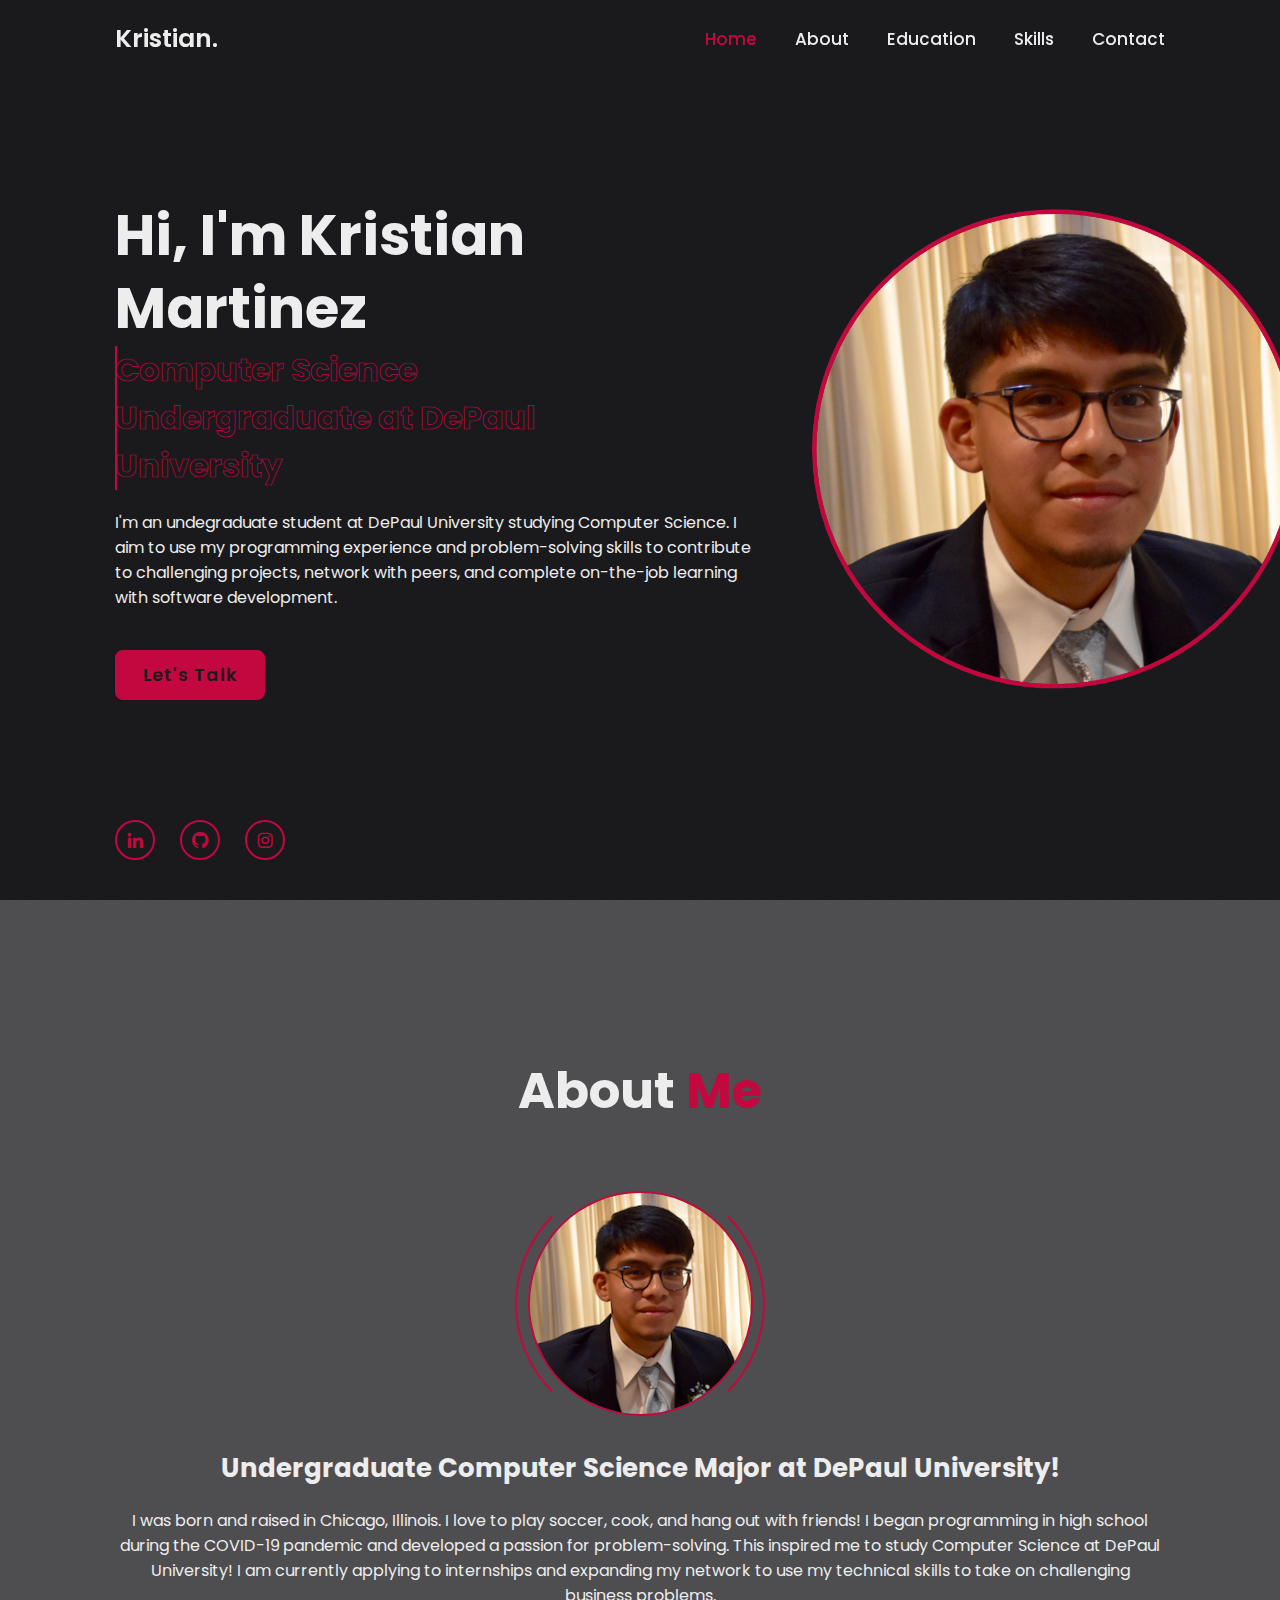
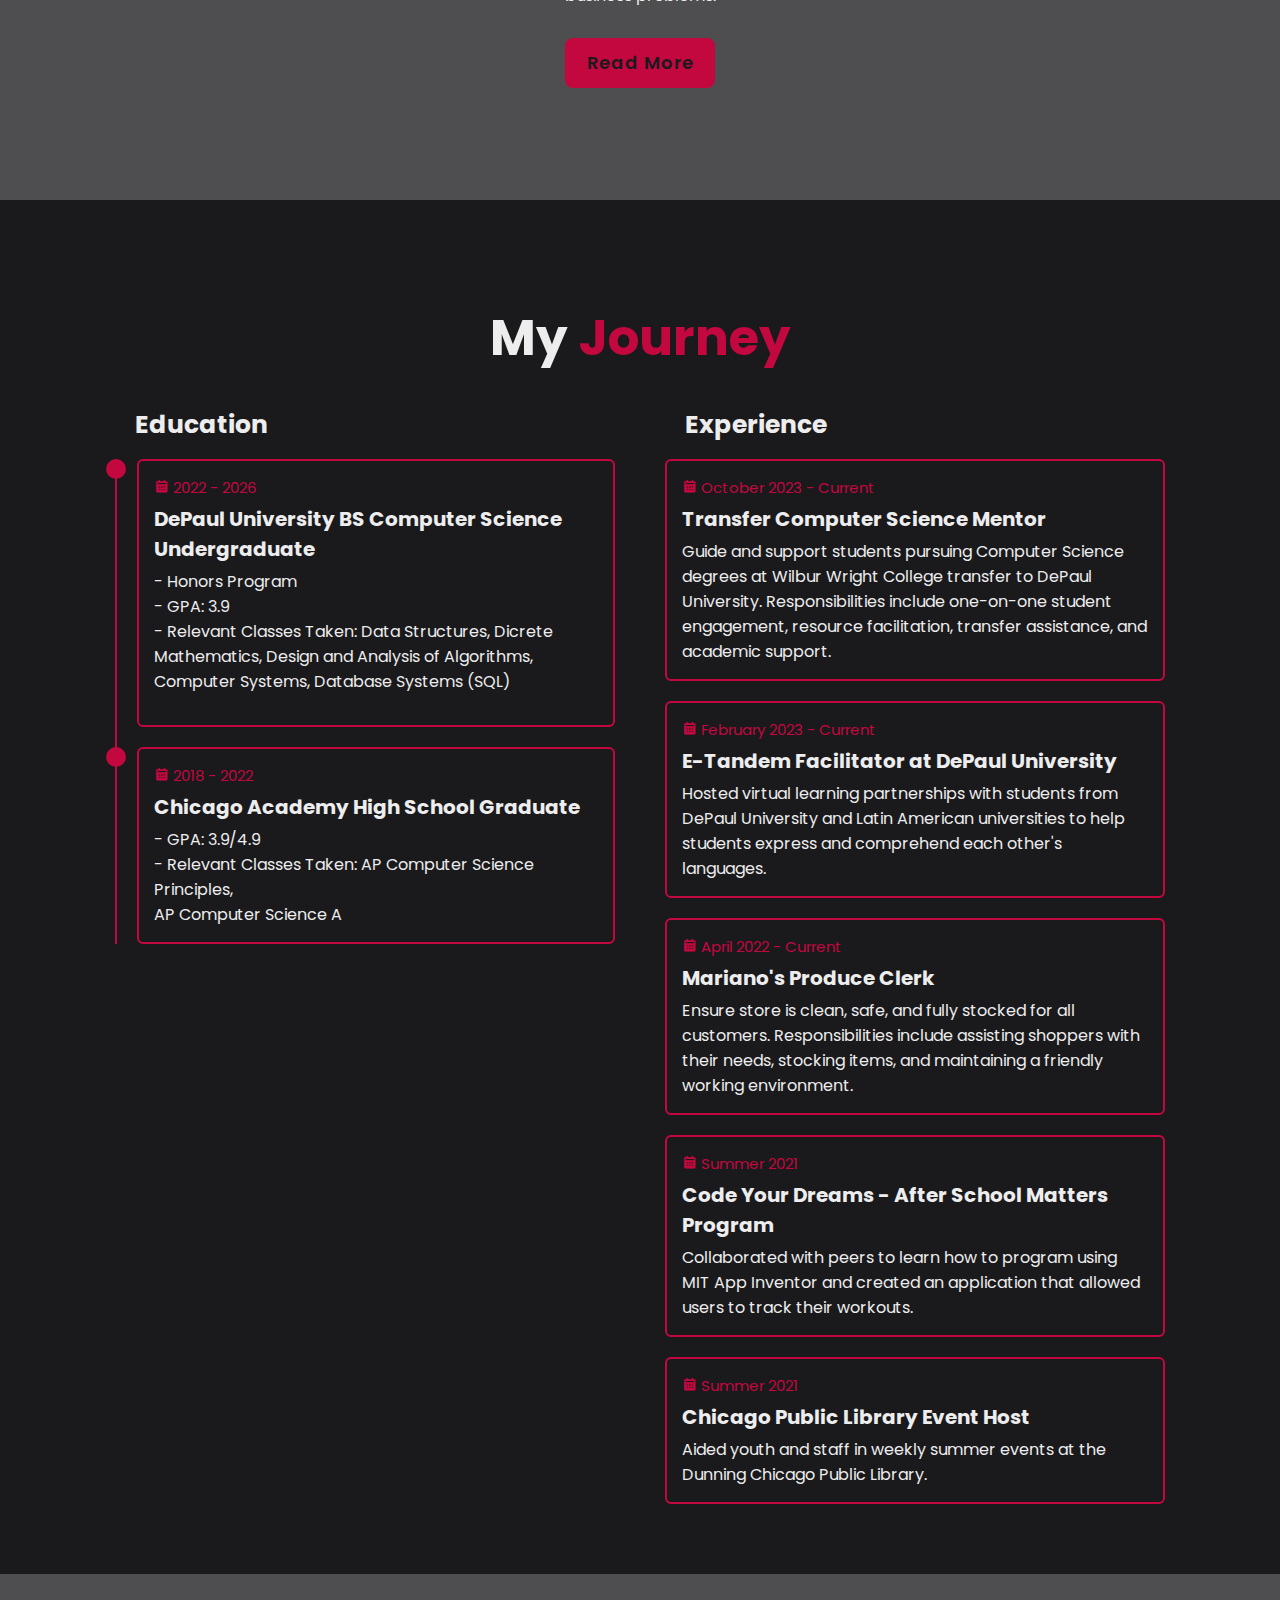
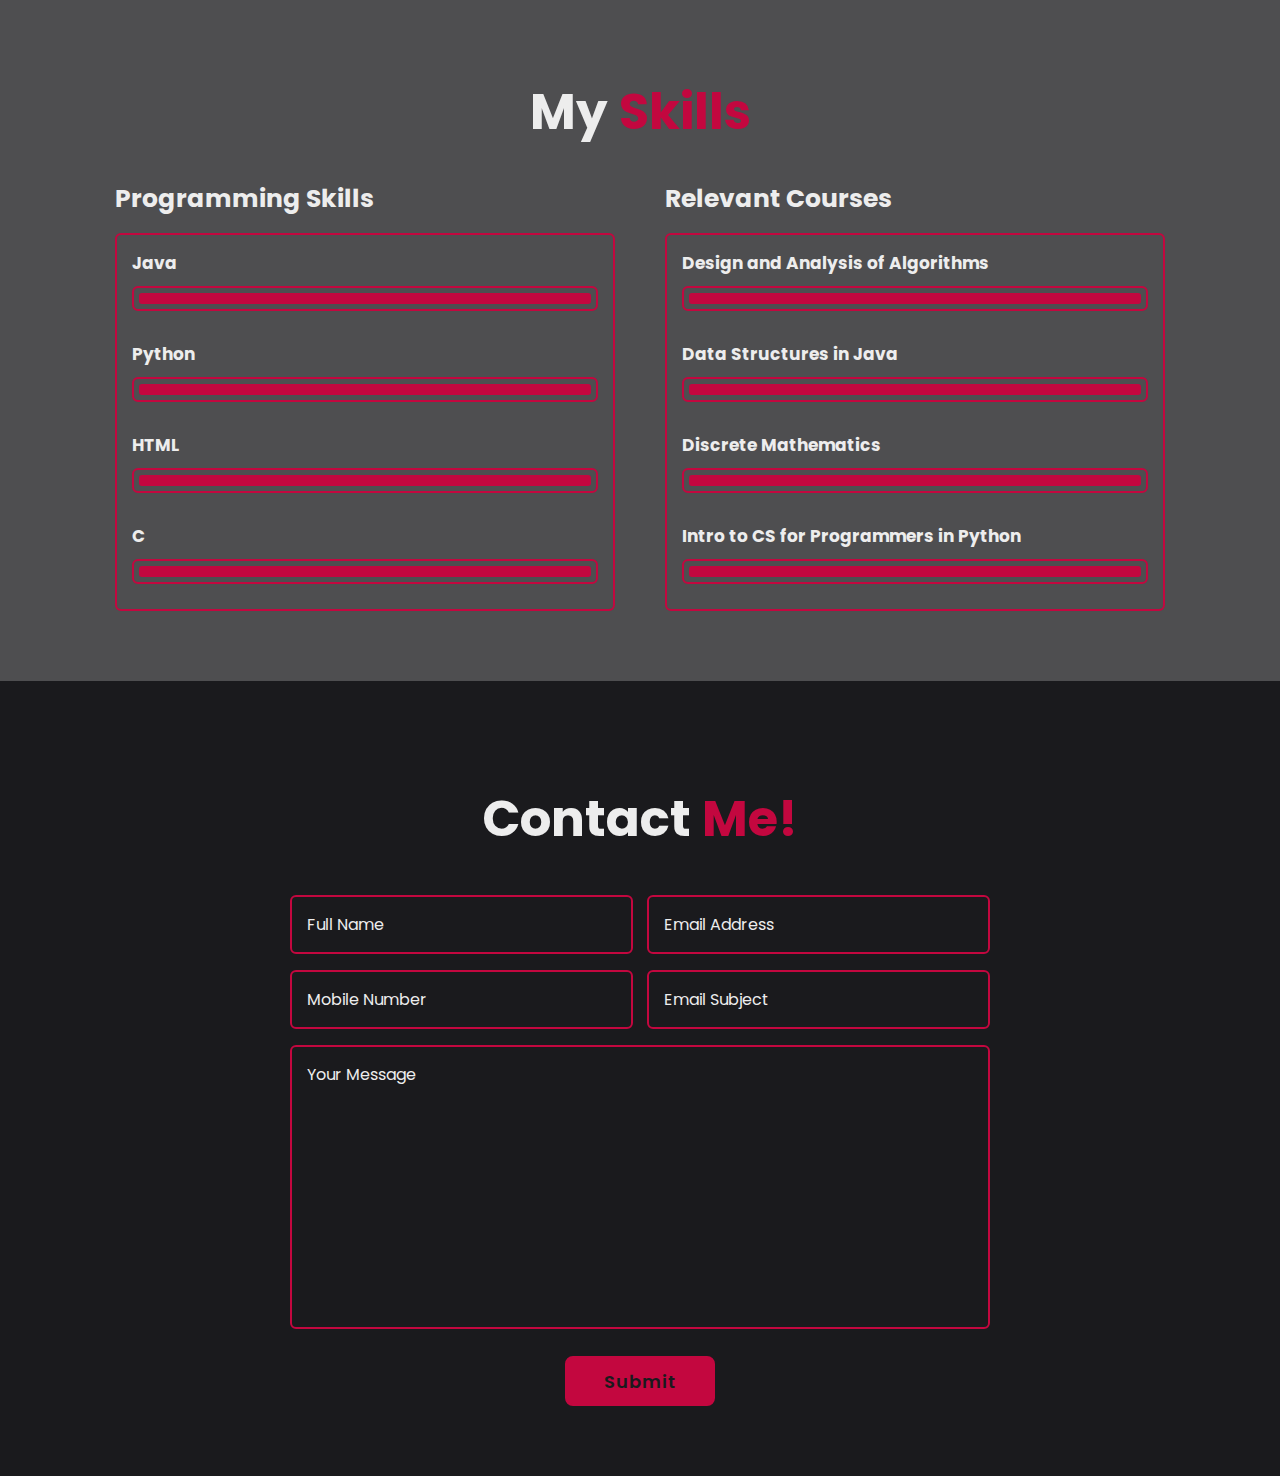
==== index.html @ d66aab3e "Update index.html" ====
<!DOCTYPE html>
<html lang="en">
<head>
    <meta charset="UTF-8">
    <meta name="viewport" content="width=device-width, initial-scale=1.0">
    <title>About Me</title>
    <link rel="stylesheet" href="style.css"> 

    <!-- box icons -->
    <link href='https://unpkg.com/boxicons@2.1.4/css/boxicons.min.css' rel='stylesheet'>
</head>
<body>

    <!-- header design -->

    <header class = "header">
        <a href="https://kmartinez899.github.io/Personal-Website/" class="logo">Kristian. <span class="animate" style="--i:1;"></span></a>

        <div class="bx bx-menu" id="menu-icon"><span class="animate" style="--i:2;"></span></div>


        <nav class="navbar">
            <a href="#home" class="active">Home</a>
            <a href="#about">About</a>
            <a href="#education">Education</a>
            <a href="#skills">Skills</a>
            <a href="#contact">Contact</a>

            <span class="active-nav"></span>
            <span class="animate" style="--i:2;"></span>
        </nav>
    </header>

    <!-- home section design -->
    <section class="home" id="home">
        <div class="home-content">
            <h1>Hi, I'm <span>Kristian Martinez</span></h1>
            <div class="text-animate">
                <h3>Computer Science Undergraduate at DePaul University</h3>
            </div>
            <p> I'm an undegraduate student at DePaul University 
                studying Computer Science. I aim to use my programming 
                experience and problem-solving skills to contribute to 
                challenging projects, network with peers, and complete 
                on-the-job learning with 
                software development.
            </p>
            
            <div class="btn-box">
                <!-- <a href="#" class="btn">Hire Me</a> -->
                <a href="#contact" class="btn">Let's Talk</a>
            </div>
        </div>
        <div class="home-sci">
            <a href="https://www.linkedin.com/in/kristian-martinez-379537225" target="_blank"><i class='bx bxl-linkedin'></i></a>
            <a href="https://github.com/kmartinez899" target="_blank"><i class='bx bxl-github'></i></a>
            <a href="https://www.instagram.com/_kristianmartinezz/" target="_blank"><i class='bx bxl-instagram'></i></a>
        </div>

        <div class="home-imgHover"></div>
    </section>

    <!-- About Section Design -->
    <section class="about" id="about">
        <h2 class="heading">About <span>Me</span></h2>

        <div class="about-img">
            <img src="kmIMG4.jpg" alt="">
            <span class="circle-spin"></span>
        </div>

        <div class="about-content">
            <h3>Undergraduate Computer Science Major at DePaul University!</h3>
            <p> I was born and raised in Chicago, Illinois. I love to play soccer, cook, and hang out with friends! 
                I began programming in high school during the COVID-19 pandemic and developed a passion for problem-solving. 
                This inspired me to study Computer Science at DePaul University! I am currently 
                applying to internships and expanding my network to 
                use my technical skills to take on challenging business problems.
            </p>

            <div class="btn-box btns">
                <a href="https://www.linkedin.com/in/kristian-martinez-379537225" target="_blank" class="btn">Read More</a>
            </div>
        </div>
    </section>

    <!-- Education Section Design -->
    <section class="education" id="education">
        <h2 class="heading">My <span>Journey</span></h2>

        <div class="education-row">
            <div class="education-column">
                <h3 class="title">Education</h3>

                <div class="education-box">
                    <div class="education-content">
                        <div class="content">
                            <div class="year"><i class='bx bxs-calendar'></i> 2022 - 2026</div>
                            <h3>DePaul University BS Computer Science Undergraduate</h3>
                            <p> 
                                - Honors Program<br>
                                - GPA: 3.9 <br>
                                - Relevant Classes Taken: Data Structures, Dicrete Mathematics, Design and Analysis of Algorithms, Computer Systems, Database Systems (SQL) <br>
                            </p>
                            <br>
                        </div>
                    </div>
                    
                    <div class="education-content">
                        <div class="content">
                            <div class="year"><i class='bx bxs-calendar'></i> 2018 - 2022</div>
                            <h3>Chicago Academy High School Graduate</h3>
                            <p> 
                                - GPA: 3.9/4.9<br>
                                - Relevant Classes Taken: AP Computer Science Principles, <br>
                                AP Computer Science A
                            </p>

                        </div>
                    </div>
                </div>
            </div>
        

            <div class="education-column">
                <h3 class="title">Experience</h3>
                <div class="education-box"></div>
                
                <div class="education-content">
                    <div class="content">
                        <div class="year"><i class='bx bxs-calendar'></i> October 2023 - Current</div>
                        <h3>Transfer Computer Science Mentor</h3>
                        <p> Guide and support students pursuing Computer Science 
                            degrees at Wilbur Wright College transfer to DePaul 
                            University. Responsibilities include one-on-one student 
                            engagement, resource facilitation, transfer assistance, 
                            and academic support.
                        </p>
                        
                    </div>
                </div>   

                
                    <div class="education-content">
                        <div class="content">
                            <div class="year"><i class='bx bxs-calendar'></i> February 2023 - Current</div>
                            <h3>E-Tandem Facilitator at DePaul University</h3>
                            <p> Hosted virtual learning partnerships with students from
                                DePaul University and Latin American universities to
                                help students express and comprehend each other's languages. 
                            </p>
                            
                        </div>
                    </div>

                    <div class="education-content">
                        <div class="content">
                            <div class="year"><i class='bx bxs-calendar'></i> April 2022 - Current</div>
                            <h3>Mariano's Produce Clerk</h3>
                            <p>Ensure store is clean, safe, and 
                                fully stocked for all customers. 
                                Responsibilities include assisting 
                                shoppers with their needs, stocking items, 
                                and maintaining a friendly working environment.</p>
                            
                        </div>
                    </div>    
                    
                    <div class="education-content">
                        <div class="content">
                            <div class="year"><i class='bx bxs-calendar'></i> Summer 2021 </div>
                            <h3>Code Your Dreams  - After School Matters Program</h3>
                            <p>Collaborated with peers to learn how to program 
                                using MIT App Inventor and created an application that allowed users 
                                to track their workouts.
                            </p>
                            
                        </div>
                    </div>

                    <div class="education-content">
                        <div class="content">
                            <div class="year"><i class='bx bxs-calendar'></i> Summer 2021</div>
                            <h3>Chicago Public Library Event Host</h3>
                            <p>Aided youth and staff in weekly summer events at 
                                the Dunning Chicago Public Library.
                            </p>

                        </div>
                    </div>


                </div>
            </div>


        </div>
    </section>

    <!-- Skills Section Design -->
    <section class="skills" id="skills">
        <h2 class="heading">My <span>Skills</span></h2>

        <div class="skills-row">
            <div class="skills-column">
                <h3 class="title">Programming Skills</h3>

                <div class="skills-box">
                    <div class="skills-content">
                        <div class="progress">
                            <h3>Java </h3>
                            <div class="bar"><span></span></div>
                        </div>

                        <div class="progress">
                            <h3>Python </h3>
                            <div class="bar"><span></span></div>
                        </div>

                        <div class="progress">
                            <h3>HTML </h3>
                            <div class="bar"><span></span></div>
                        </div>

                        <div class="progress">
                            <h3>C </h3>
                            <div class="bar"><span></span></div>
                        </div>
                    </div>
                </div>
            </div>


            <div class="skills-column">
                <h3 class="title">Relevant Courses</h3>

                <div class="skills-box">
                    <div class="skills-content">
                        <div class="progress">
                            <h3>Design and Analysis of Algorithms <span></span></h3>
                            <div class="bar"><span></span></div>
                        </div>

                        <div class="progress">
                            <h3>Data Structures in Java <span></span></h3>
                            <div class="bar"><span></span></div>
                        </div>

                        <div class="progress">
                            <h3>Discrete Mathematics <span></span></h3>
                            <div class="bar"><span></span></div>
                        </div>

                        <div class="progress">
                            <h3>Intro to CS for Programmers in Python <span></span></h3>
                            <div class="bar"><span></span></div>
                        </div>
                    </div>
                </div>
            </div>


        </div>
    </section>

    <!-- Contact Section Design -->
    <section class="contact" id="contact">
        <h2 class="heading">Contact <span>Me!</span></h2>

        <form action="https://formsubmit.co/1956d5a55d62459beda99bb995923a62" method="POST">
            <!-- Honeypot -->
            <input type="text" name="_honey" style="display: none;">

            <!-- Disable Captcha -->
            <input type="hidden" name="_captcha" value="false">

            <input type="hidden" name="_next" value="https://kmartinez899.github.io/Personal-Website/success.html">

            <div class="input-box">
                <div class="input-field">
                    <input type="text" name="name" id = "name" placeholder="Full Name" required>
                    <span class="focus"></span>
                </div>

                <div class="input-field">
                    <input type="email" name="email" id="email" placeholder="Email Address" required>
                    <span class="focus"></span>
                </div>
            </div>

            <div class="input-box">
                <div class="input-field">
                    <input type="text" name="phone" id="phone" placeholder="Mobile Number" required>
                    <span class="focus"></span>
                </div>

                <div class="input-field">
                    <input type="text" name="subject" id="subject" placeholder="Email Subject" required>
                    <span class="focus"></span>
                </div>
            </div>

            <div class="textarea-field">
                <textarea name="message" id="message" cols="30" rows="10" placeholder="Your Message" required></textarea>
                <span class="focus"></span>
            </div>

            <div class="btn-box btns">
                <button type="submit" class="btn">Submit</button>
            </div>
        </form>
        
    </section>


   


    <script src="script.js"></script>

</body>
</html>
---- style.css ----
@import url('https://fonts.googleapis.com/css2?family=Poppins:wght@300;400;500;600;700;800;9008');

* {
    margin: 0;
    padding: 0;
    box-sizing: border-box;
    text-decoration: none;
    border: none;
    outline: none;
    scroll-bheavior: smooth;
    font-family: 'Poppins', sans-serif;
}

:root {
    --bg-color: #1a1a1dff;
    --second-bg-color: #4e4e50ff;
    --text-color: #ededed;
    --main-color: #c3073f;
}

html{
    font-size: 62.5%;
    overflow-x: hidden;
}

body{
    background: var(--bg-color);
    color: var(--text-color);
}

.header{
    position: fixed;
    top: 0;
    left: 0;
    width: 100%;
    padding: 2rem 9%;
    background: transparent;
    display: flex;
    justify-content: space-between;
    align-items: center;
    z-index: 100;
    transition: .3s;
}

.header.sticky{
    background: var(--bg-color);
}

/* Name not working */
.logo{
    position: relative;
    font-size: 2.5rem;
    color: var(--text-color);
    font-weight: 600;
}

.navbar{
    position: relative;
}

.navbar a{
    font-size: 1.7rem;
    color: var(--text-color);
    font-weight: 500;
    margin-left: 3.5rem;
    transition: .3s;
}

.navbar a:hover,
.navbar a.active{
    color: var(--main-color)
}

#menu-icon{
    position: relative;
    font-size: 3.6rem;
    color: var(--text-color);
    cursor: pointer;
    display: none;
}

section{
    min-height: 100vh;
    padding: 10rem 9% 2rem;
}

.home{
    display: flex;
    align-items: center;
    padding: 0 9%;
    background: url('homeIMG3.jpg') no-repeat;
    background-size: cover;
    background-position: center;
}

/* was orginally 60 */
.home-content{
    max-width: 64rem;
    z-index: 99;
}

.home-content h1{
    font-size: 5.6rem;
    font-weight: 700;
    line-height: 1.3;
}

.home-content h1 span{
    color: var(--text-color);
}

.home-content .text-animate{
    position: relative;
    width: 52.8rem;
}

.home-content .text-animate h3{
    font-size: 3.2rem;
    font-weight: 700;
    color: transparent;
    -webkit-text-stroke: .7px var(--main-color);
    background-image: linear-gradient(var(--main-color), var(--main-color));
    background-repeat: no-repeat;
    -webkit-background-clip: text;
    background-position: -69rem 0;
    animation: homeBgText 6s linear infinite;
    animation-delay: 2s;
}

.home-content .text-animate h3::before{
    content: '';
    position: absolute;
    top: 0;
    left: 0;
    width: 0;
    height: 100%;
    border-right: 2px solid var(--main-color);
    z-index: -1;
    animation: homeCursorText 6s linear infinite;
    animation-delay: 2s;
}

.home-content p{
    font-size: 1.6rem;
    margin: 2rem 0 4rem;
}

.btn-box{
    position: relative;
    display: flex;
    justify-content: space-between;
    width: 34.5rem;
    height: 5rem;
}

.btn-box .btn{
    position: relative;
    display: inline-flex;
    justify-content: center;
    align-items: center;
    width: 15rem;
    height: 100%;
    background: var(--main-color);
    border: .2rem solid var(--main-color);
    border-radius: .8rem;
    font-size: 1.8rem;
    font-weight: 600;
    letter-spacing: .1rem;
    color: var(--bg-color);
    z-index: 1;
    overflow: hidden;
    transition: .5s;
}

.btn-box .btn:hover{
    color: var(--main-color);
}


.btn-box .btn:nth-child(2){
    background: transparent;
    color: var(--main-color);
}

.btn-box .btn:nth-child(2):hover{
    color: var(--bg-color);   
}

.btn-box .btn:nth-child(2)::before{
    background: var(--main-color);
}

.btn-box .btn::before{
    content: '';
    position: absolute;
    top: 0;
    left: 0;
    width: 0;
    height: 100%;
    background: var(--bg-color);
    z-index: -1;
    transition: .5s;
}

.btn-box .btn:hover::before{
    width: 100%;
}

.home-sci{
    position: absolute;
    bottom: 4rem;
    width: 170px;
    display: flex;
    justify-content: space-between;
}

.home-sci a{
    position: relative;
    display: inline-flex;
    justify-content: center;
    align-items: center;
    width: 40px;
    height: 40px;
    background: transparent;
    border: .2rem solid var(--main-color);
    border-radius: 50%;
    font-size: 20px;
    color: var(--main-color);
    z-index: 1;
    overflow: hidden;
    transition: .5s;
}

.home-sci a:hover{
    color: var(--bg-color);
}

.home-sci a::before{
    content: '';
    position: absolute;
    top: 0;
    left: 0;
    width: 0;
    height: 100%;
    background: var(--main-color);
    z-index: -1;
    transition: .5s;
}

.home-sci a:hover::before{
    width: 100%
}

.home-imgHover{
    position: absolute;
    top: 0;
    right: 0;
    width: 42%;
    height: 100%;
    background: transparent;
    transition: 3s;
}

.home-imgHover:hover{
    background: var(--bg-color);
    opacity: 0.8;
}

.about{
    display: flex;
    justify-content: center;
    align-items: center;
    flex-direction: column;
    gap: 2rem;
    background: var(--second-bg-color);
    padding-bottom: 6rem;
}

.heading{
    font-size: 5rem;
    margin-bottom: 3rem;
    text-align: center;
}

span{
    color: var(--main-color);
}

.about-img{
    position: relative;
    width: 25rem;
    height: 25rem;
    border-radius: 50%;
    display: flex;
    justify-content: center;
    align-items: center;
}

.about-img img{
    width: 90%;
    border-radius: 50%;
    border: .2rem solid var(--main-color);
}

.about-img .circle-spin{
    position: absolute;
    top: 50%;
    left: 50%;
    transform: translate(-50%, -50%) rotate(0);
    width: 100%;
    height: 100%;
    border-radius: 50%;
    border-top: .2rem solid var(--second-bg-color);
    border-bottom: .2rem solid var(--second-bg-color);
    border-left: .2rem solid var(--main-color);
    border-right: .2rem solid var(--main-color);
    animation: aboutSpinner 8s linear infinite;
}

.about-content{
    text-align: center;
}

.about-content h3{
    font-size: 2.6rem;
}

.about-content p{
    font-size: 1.6rem;
    margin: 2rem 0 3rem;
}

.btn-box.btns{
    display: inline-block;
    width: 15rem;
}

.btn-box.btns a::before{
    background: var(--second-bg-color);

}

.education{
    display: flex;
    justify-content: center;
    align-items: center;
    flex-direction: column;
    min-height: auto;
    padding-bottom: 5rem;
}

.education .education-row{
    display: flex;
    flex-wrap: wrap;
    gap: 5rem;
}

.education-row .education-column{
    flex: 1 1 40rem;
}

.education-column .title{
    font-size: 2.5rem;
    margin: 0 0 1.5rem 2rem;
}

.education-column .education-box{
    border-left: .2rem solid var(--main-color);
}

.education-box .education-content{
    position: relative;
    padding-left: 2rem;
}

.education-box .education-content::before{
    content: '';
    position: absolute;
    top: 0;
    left: -1.1rem;
    width: 2rem;
    height: 2rem;
    background: var(--main-color);
    border-radius: 50%;
}

.education-content .content{
    position: relative;
    padding: 1.5rem;
    border: .2rem solid var(--main-color);
    border-radius: .6rem;
    margin-bottom: 2rem;
}

.education-content .content::before{
    content: '';
    position: absolute;
    top: 0;
    left: 0;
    width: 0;
    height: 100%;
    background: var(--second-bg-color);
    z-index: -1;
    transition: .5s;
}

.education-content .content:hover::before{
    width: 100%;
}


.education-content .content .year{
    font-size: 1.5rem;
    color: var(--main-color);
    padding-bottom: .5rem;
}

.education-content .content .year{
    padding-right: .5rem;
}

.education-content .content h3{
    font-size: 2rem;
}

.education-content .content p{
    font-size: 1.6rem;
    padding-top: .5rem;
}

.skills{
    min-height: auto;
    padding-bottom: 7rem;
    background: var(--second-bg-color);
}

.skills .skills-row{
    display: flex;
    flex-wrap: wrap;
    gap: 5rem;
}

.skills-row .skills-column{
    flex: 1 1 40rem;
}

.skills-column .title{
    font-size: 2.5rem;
    margin: 0 0 1.5rem;
}

.skills-box .skills-content{
    position: relative;
    border: .2rem solid var(--main-color);
    border-radius: .6rem;
    padding: .5rem 1.5rem;
    z-index: 1;
    overflow: hidden;
}

.skills-box .skills-content::before{
    content: '';
    position: absolute;
    top: 0;
    left: 0;
    width: 0;
    height: 100%;
    background: var(--bg-color);
    z-index: -1;
    transition: .5s;
}

.skills-box .skills-content:hover::before{
    width: 100%;
}


.skills-content .progress{
    padding: 1rem 0;
}

.skills-content .progress h3{
    font-size: 1.7rem;
    display: flex;
    justify-content: space-between;
}

.skills-content .progress h3 span{
    color: var(--text-color);
}

.skills-content .progress .bar{
    height: 2.5rem;
    border-radius: .6rem;
    border: .2rem solid var(--main-color);
    padding: .5rem;
    margin: 1rem 0;
}

.skills-content .progress .bar span{
    display: block;
    height: 100%;
    border-radius: .3rem;
    background: var(--main-color);
}

.skills-column:nth-child(1) .skills-content .progress:nth-child(1) .bar span{
    width: 100%;
}

.skills-column:nth-child(1) .skills-content .progress:nth-child(2) .bar span{
    width: 100%;
}

.skills-column:nth-child(1) .skills-content .progress:nth-child(3) .bar span{
    width: 100%;
}

.skills-column:nth-child(1) .skills-content .progress:nth-child(4) .bar span{
    width: 100%;
}

.contact{
    min-height: auto;
    padding-bottom: 7rem;
}

.contact form{
    max-width: 70rem;
    margin: 0 auto;
    text-align: center;
}

.contact form .input-box{
    position: relative;
    display: flex;
    justify-content: space-between;
    flex-wrap: wrap;
}

.contact form .input-box .input-field{
    position: relative;
    width: 49%;
    margin: .8rem 0;
}

.contact form .input-box .input-field input,
.contact form .textarea-field textarea{
    width: 100%;
    height: 100%;
    padding: 1.5rem;
    font-size: 1.6rem;
    color: var(--text-color);
    background: transparent;
    border-radius: .6rem;
    border: .2rem solid var(--main-color);
}

.contact form .input-box .input-field input::placeholder,
.contact form .textarea-field textarea::placeholder{
    color: var(--text-color);
}

.contact form .focus{
    position: absolute;
    top: 0;
    left: 0;
    width: 0;
    height: 100%;
    background: var(--second-bg-color);
    border-radius: .6rem;
    z-index: -1;
    transition: .5s;
}

.contact form .input-box .input-field input:focus~.focus,
.contact form .input-box .input-field input:valid~.focus
.contact form .textarea-field textarea:focus~.focus,
.contact form .textarea-field textarea:valid~.focus{
    width: 100%;
}


.contact form .textarea-field{
    position: relative;
    margin: .8rem 0 2.7rem;
    display: flex;
}

.contact form .textarea-field textarea{
    resize: none;
}

.contact form .btn-box.btns .btn{
    cursor: pointer;
} 

/* ANIMATION RELOID AND SCROLL */
 /* .animate{
    position: absolute;
    top: 0;
    right: 0;
    width: 100%;
    height: 100%;
    background: yellowgreen;
    z-index: 98;

} 

.logo .animate,
.navbar .animate,
#menu-icon .animate{
    animation: showRight 1s ease forwards;
    animation-delay: calc(.3s * var(--i));
}  */

/* BREAKPOINTS */
@media (max-width: 1200px){
    html{
        font-size: 55%;
    }
}

@media (max-width: 991px){
    .header{
        padding: 2rem 4%;
    }

    section {
        padding: 10rem 4% 2rem;
    }

    .home{
        padding: 0 4%;
    }
    
    .footer{
        padding: 2rem 4%;
    }
}

@media (max-width: 768px){
    .header {
        background: var(--bg-color);
    }

    #menu-icon{
        display: block;
    }

    .navbar{
        position: absolute;
        top: 100%;
        left: -100%;
        width: 100%;
        padding: 1rem 4%;
        background: var(--main-color);
        box-shadow: 0 .5rem 1rem rgba(0, 0, 0, 0.2);
        z-index: 1;
        transition: 0.25s ease;
        transition-delay: .25s;
    }

    .navbar.active{
        left: 0;
        transition-delay: 0s;
    }

    .navbar .active-nav{
        position: absolute;
        top: 0;
        left: -100%;
        width: 100%;
        height: 100%;
        background: var(--bg-color);
        border-top: .1rem solid rgba(0, 0, 0, 0.2);
        z-index: -1;
        transition: .25s ease;
        transition-delay: 0s;
    }

    .navbar.active .active-nav{
        left: 0;
        transition-delay: .25s;
    }

    .navbar a{
        display: block;
        font-size: 2rem;
        margin: 3rem 0;
        transform: translateX(-20rem);
        transition: .25s ease;
        transition-delay: 0s;
    }

    .navbar.active a{ 
        transform: translateX(0);
        transition-delay: .25s;
    }

    .home-imgHover{
        pointer-events: none;
        background: var(--bg-color);
        opacity: .6;
    }
}

/* @media (max-width: 520px){
    html{
        font-size: 50%;
    }

    .home-content h1{
        display: flex;
        flex-direction: column;
    }

    .home-sci{
        width: 160px;
    }

    .home-sci{ 
        width: 38px;
        height: 38px;
    }
}  */

 /* @media (max-width: 462px){
    .home-content h1{
        font-size: 5.2rem;
    } 

     .education {
        padding: 10rem 4% 5rem 5%;
    }

    .contact form .input-box .input-field{
        width: 100%;
    }

    .footer{
        flex-direction: column-reverse;
    }

    .footer p{
        margin-top: 2rem;
    }
} */

/* @media (max-width: 371px){
    .home{
        justify-content: center;
    }

    .home-content{
        display: flex;
        align-items: center;
        flex-direction: column;
        text-align: center;
    }
} */

/* KEYFRAME ANIMATION */
@keyframes homeBgText {
    0%, 
    10%, 
    100%{
        background-position: -53rem 0;
    }
    72%, 
    85%{
        background-position: 0 0;
    }
}

@keyframes homeCursorText {
    0%, 
    10%, 
    100%{
        width: 0;
    }
    72%,
    78%, 
    85%{
        width: 100%;
        opacity: 1;
    }

    75%,
    81%{
        opacity: 0;
    }
}

@keyframes aboutSpinner{
    100%{
        transform: translate(-50%, -50%) rotate(360deg);
    }
}

/* @keyframes showRight{
    100%{
        width: 0;
    }
} */

#success{
    font-size: 2.5rem;
    text-align: center;
}
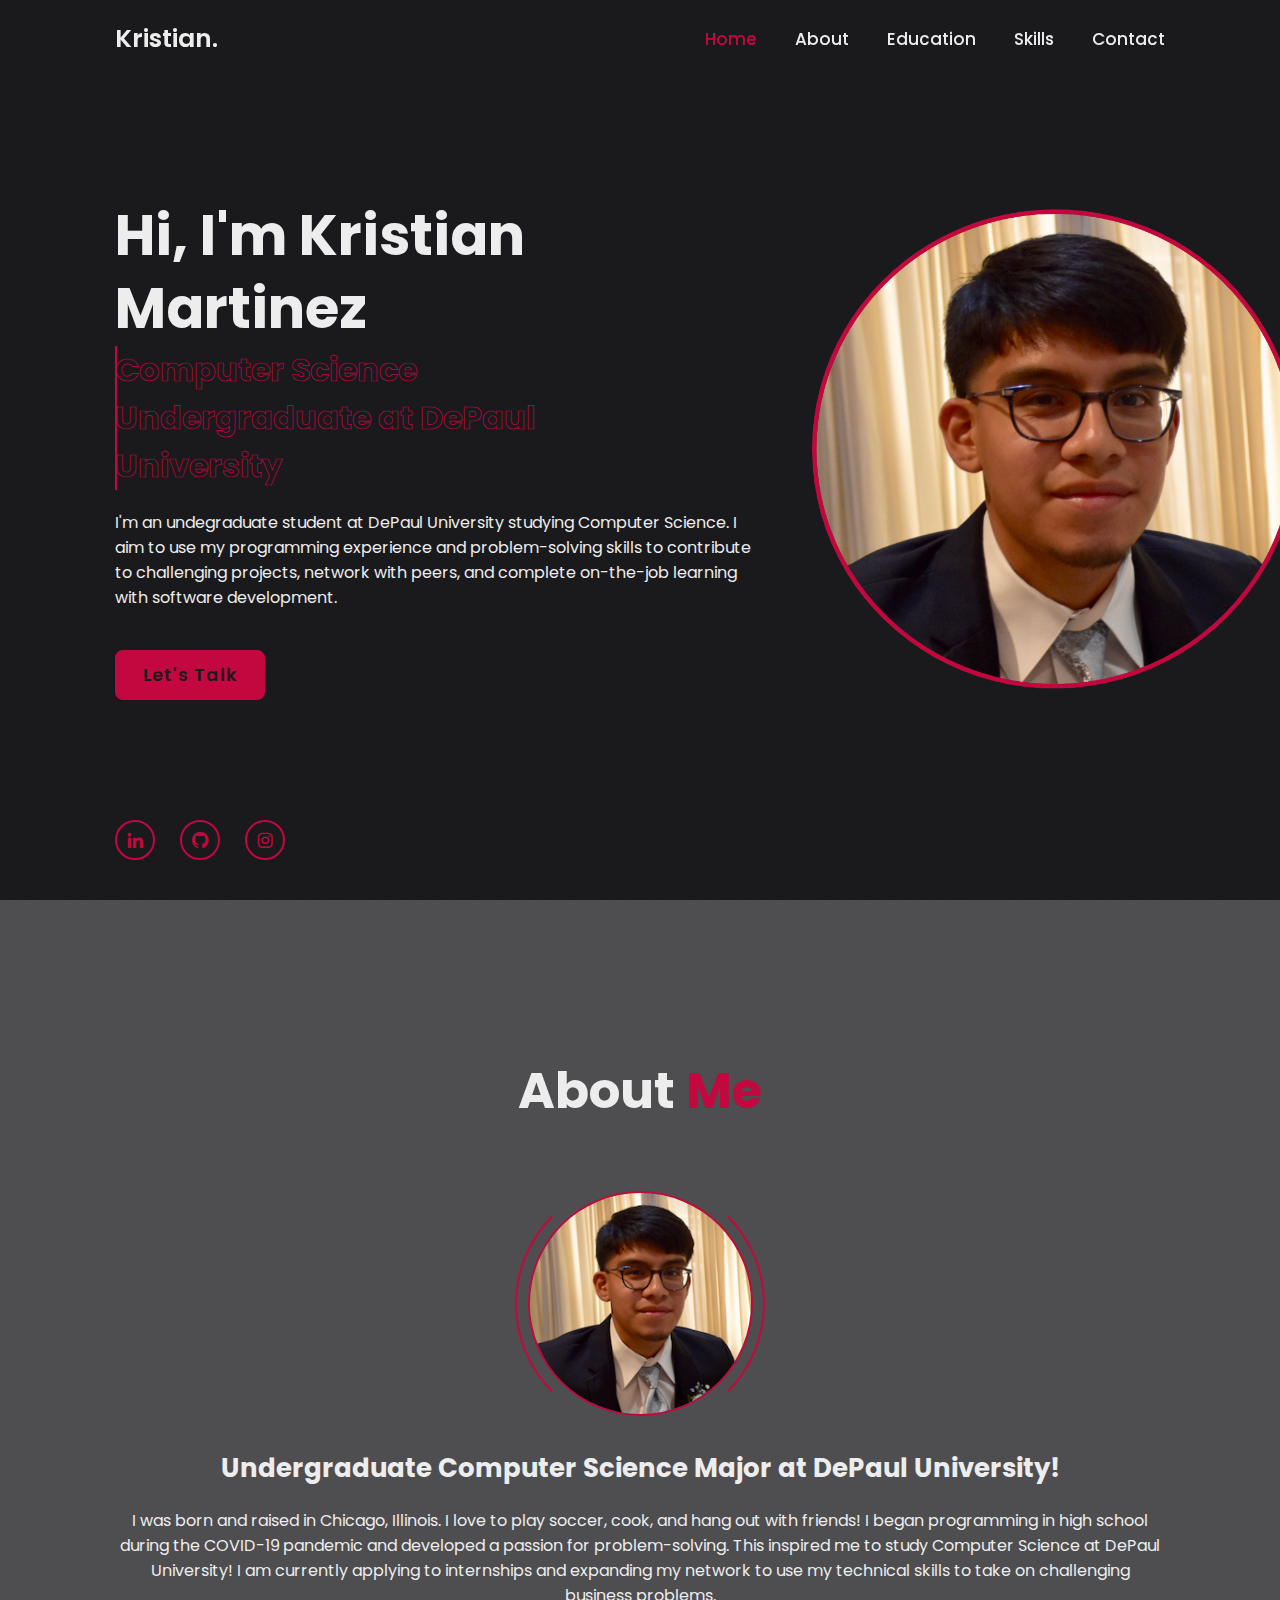
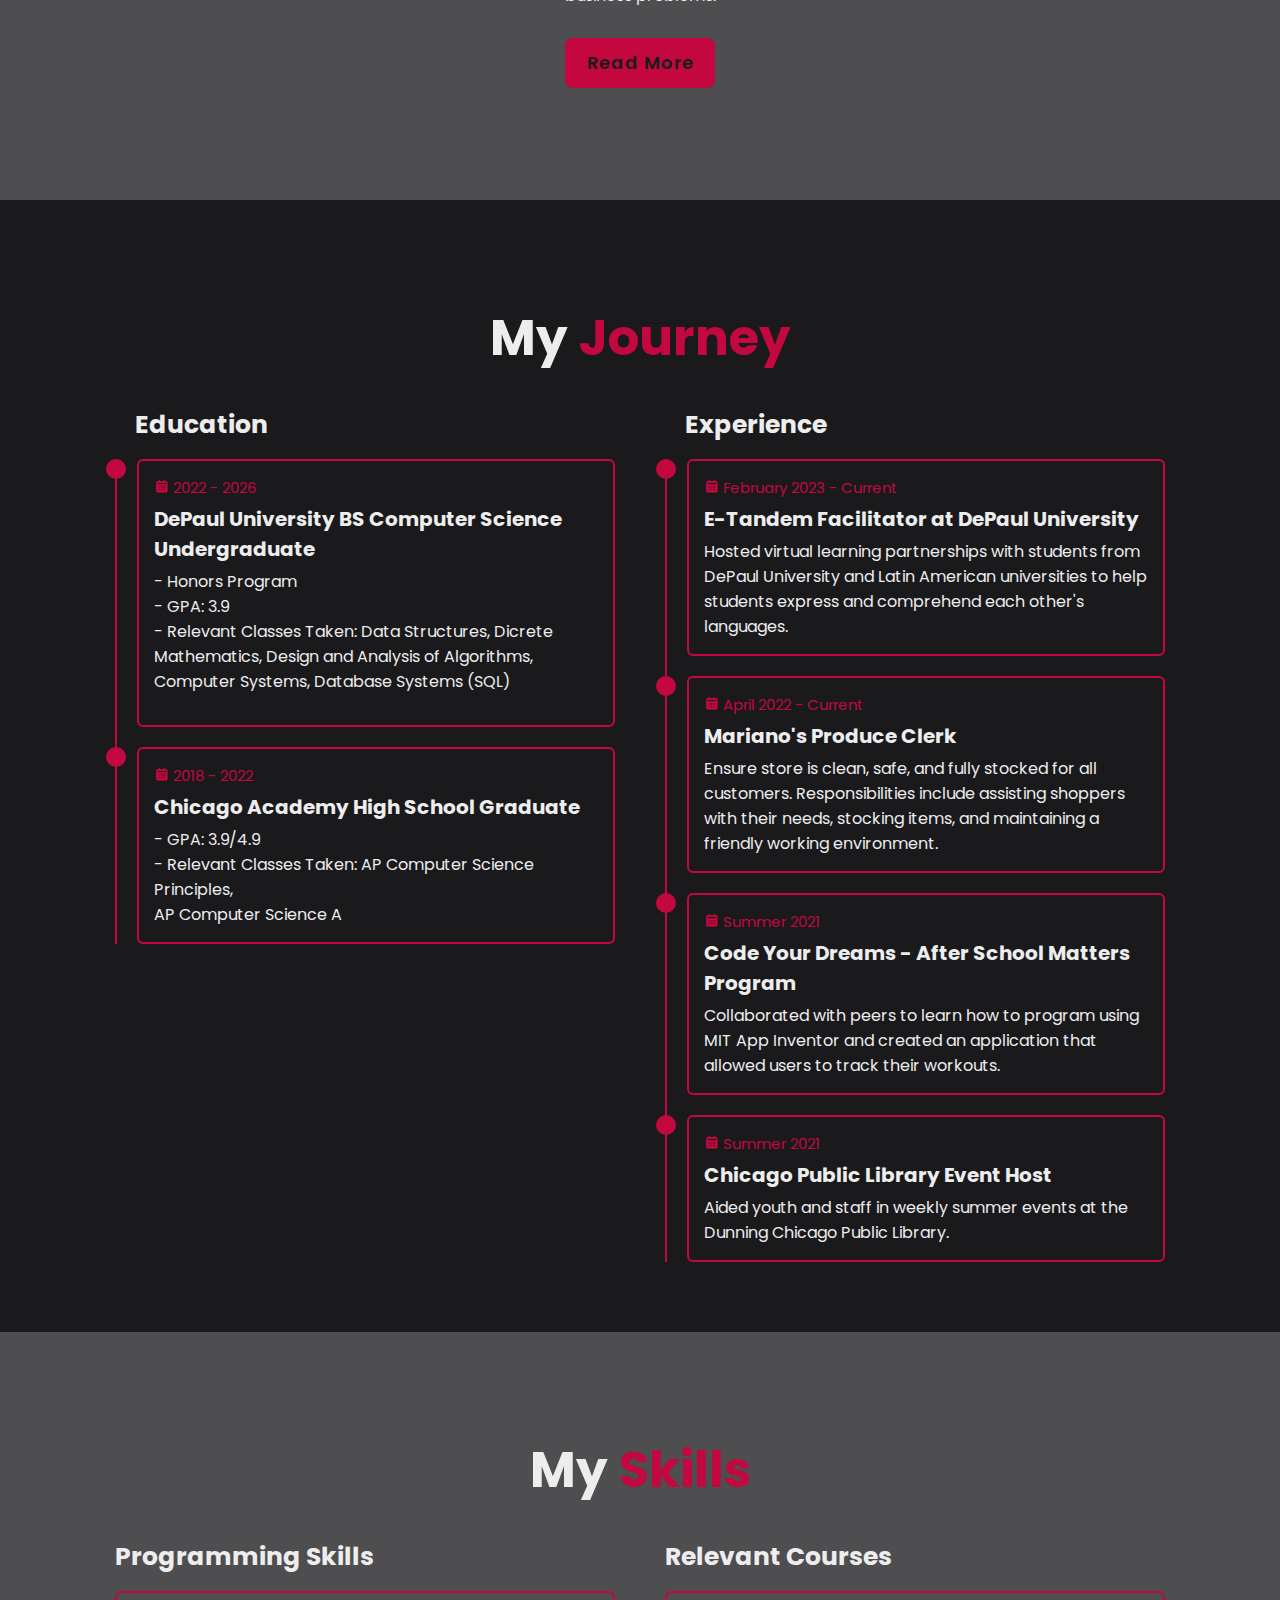
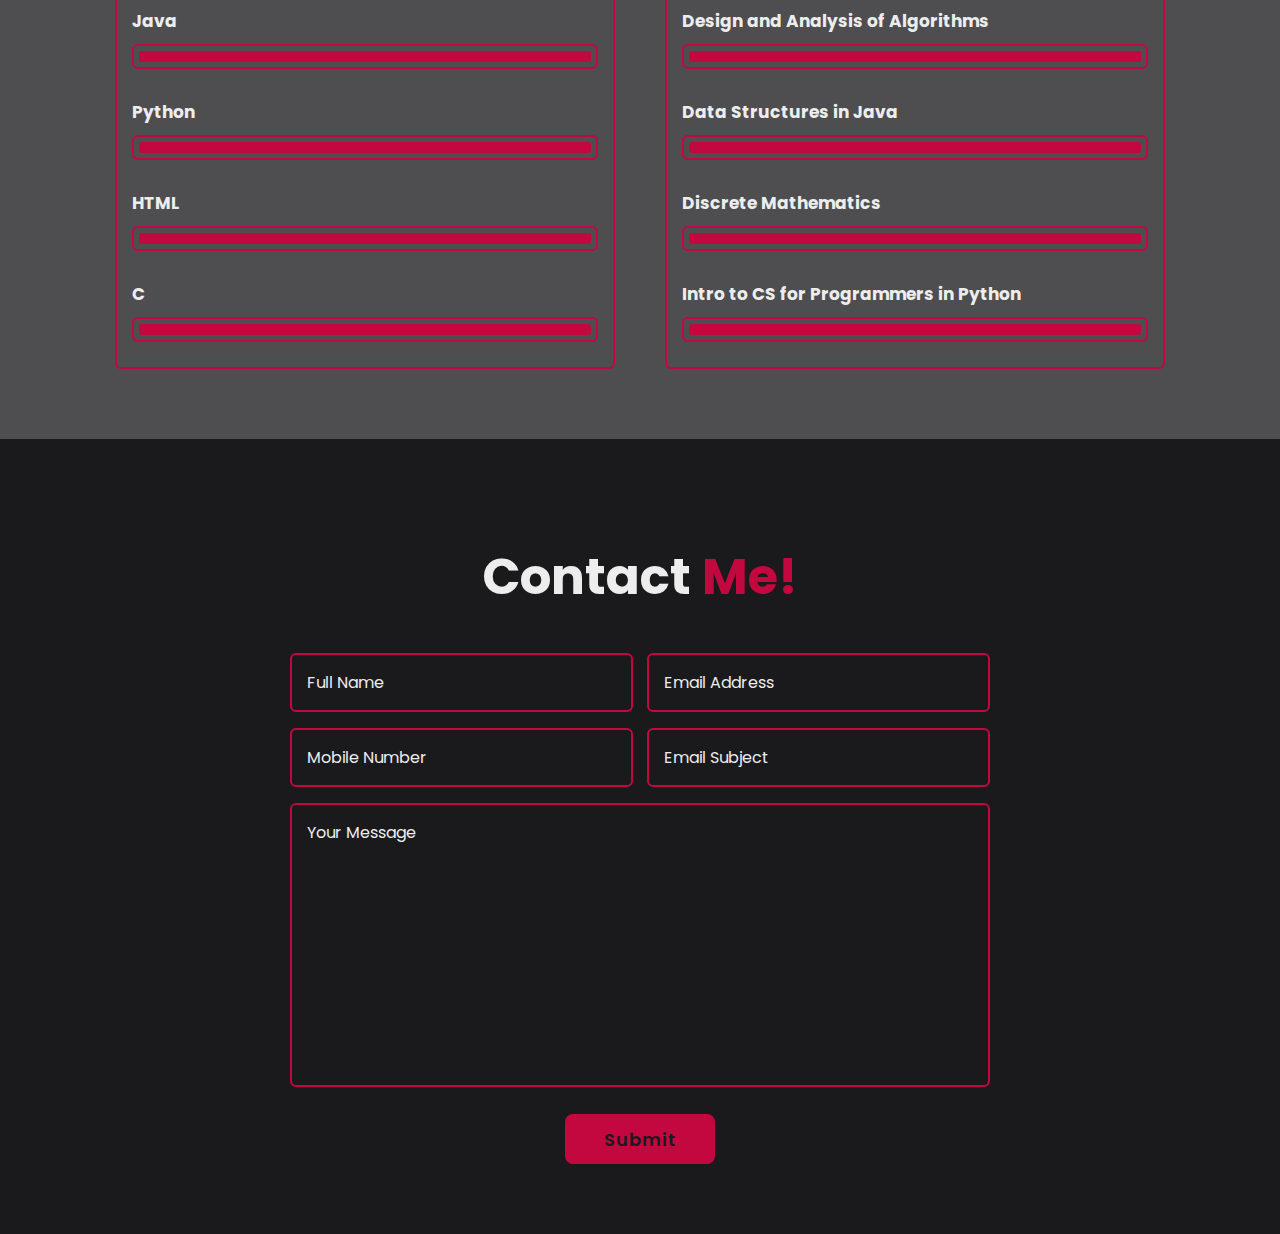
==== commit e6a49fb5: "Update index.html" ====
--- a/index.html
+++ b/index.html
@@ -124,23 +124,8 @@
 
             <div class="education-column">
                 <h3 class="title">Experience</h3>
-                <div class="education-box"></div>
-                
-                <div class="education-content">
-                    <div class="content">
-                        <div class="year"><i class='bx bxs-calendar'></i> October 2023 - Current</div>
-                        <h3>Transfer Computer Science Mentor</h3>
-                        <p> Guide and support students pursuing Computer Science 
-                            degrees at Wilbur Wright College transfer to DePaul 
-                            University. Responsibilities include one-on-one student 
-                            engagement, resource facilitation, transfer assistance, 
-                            and academic support.
-                        </p>
-                        
-                    </div>
-                </div>   
-
-                
+
+                <div class="education-box">
                     <div class="education-content">
                         <div class="content">
                             <div class="year"><i class='bx bxs-calendar'></i> February 2023 - Current</div>
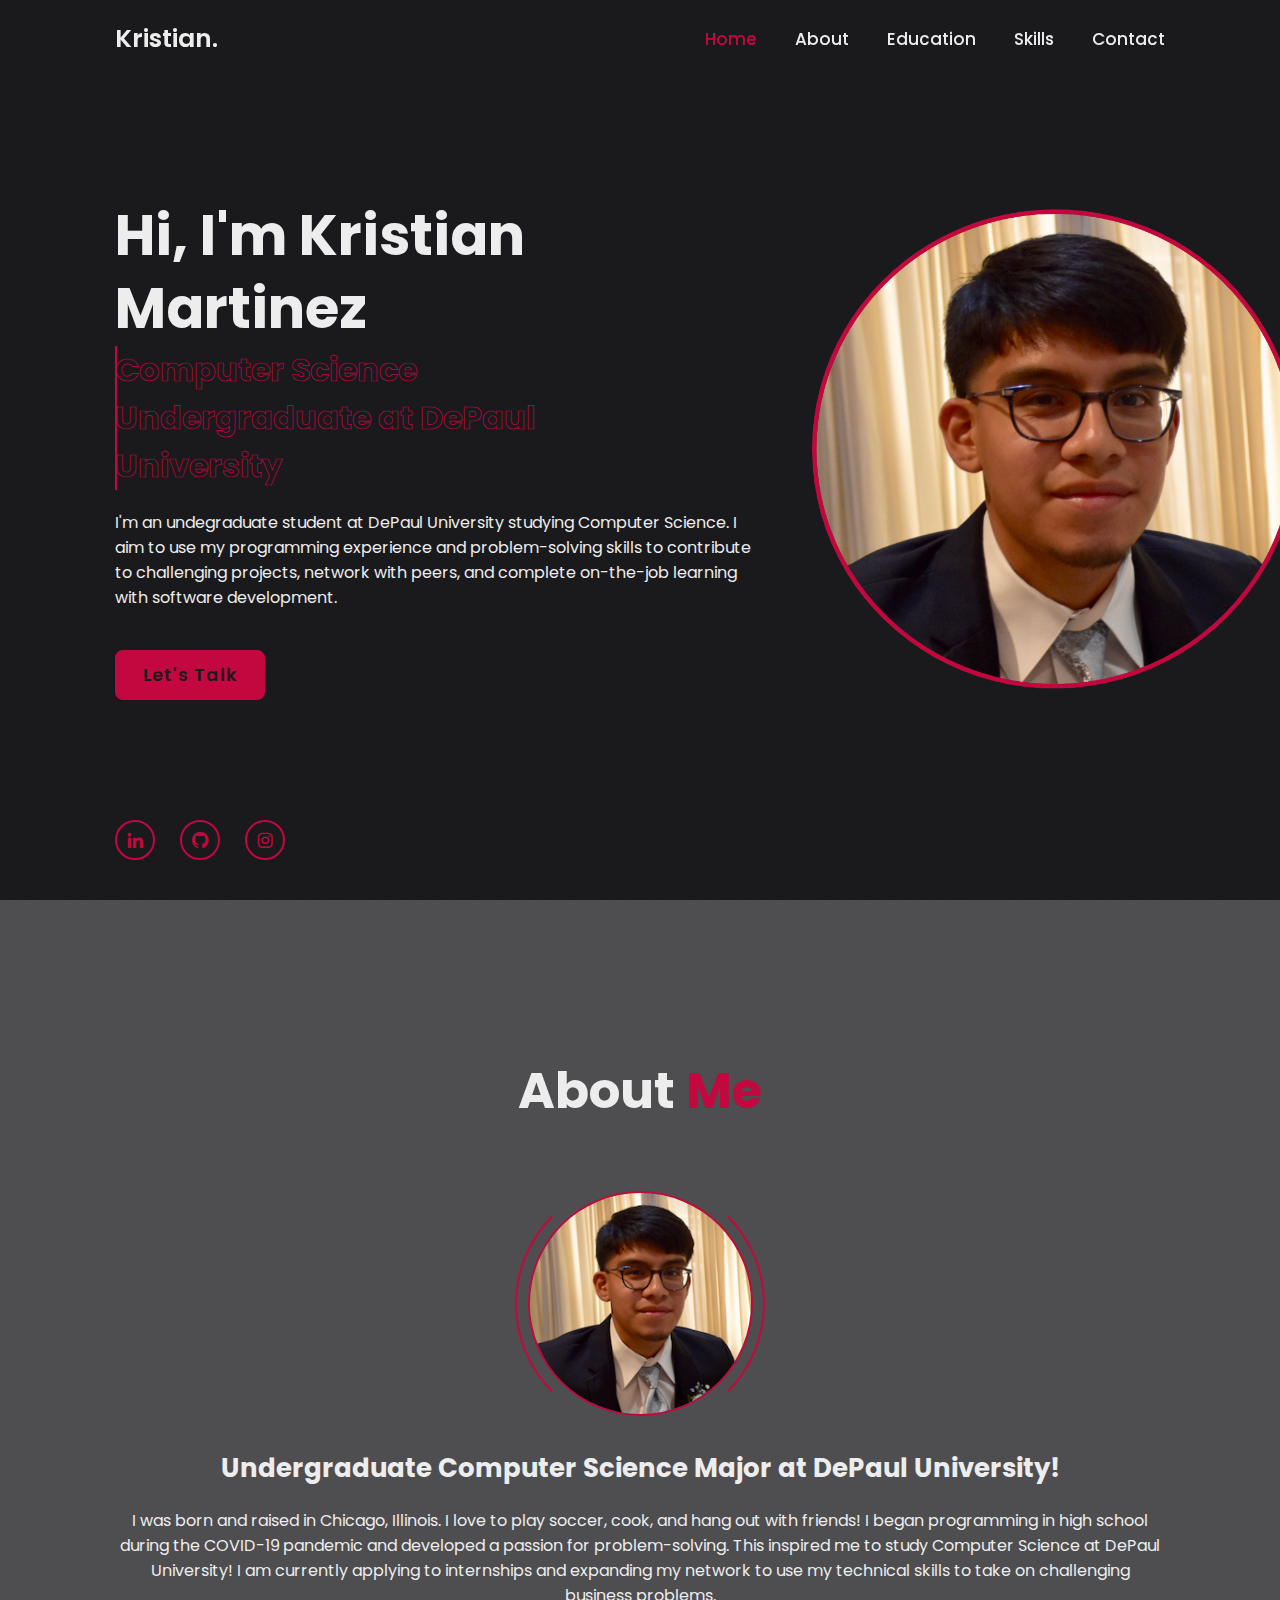
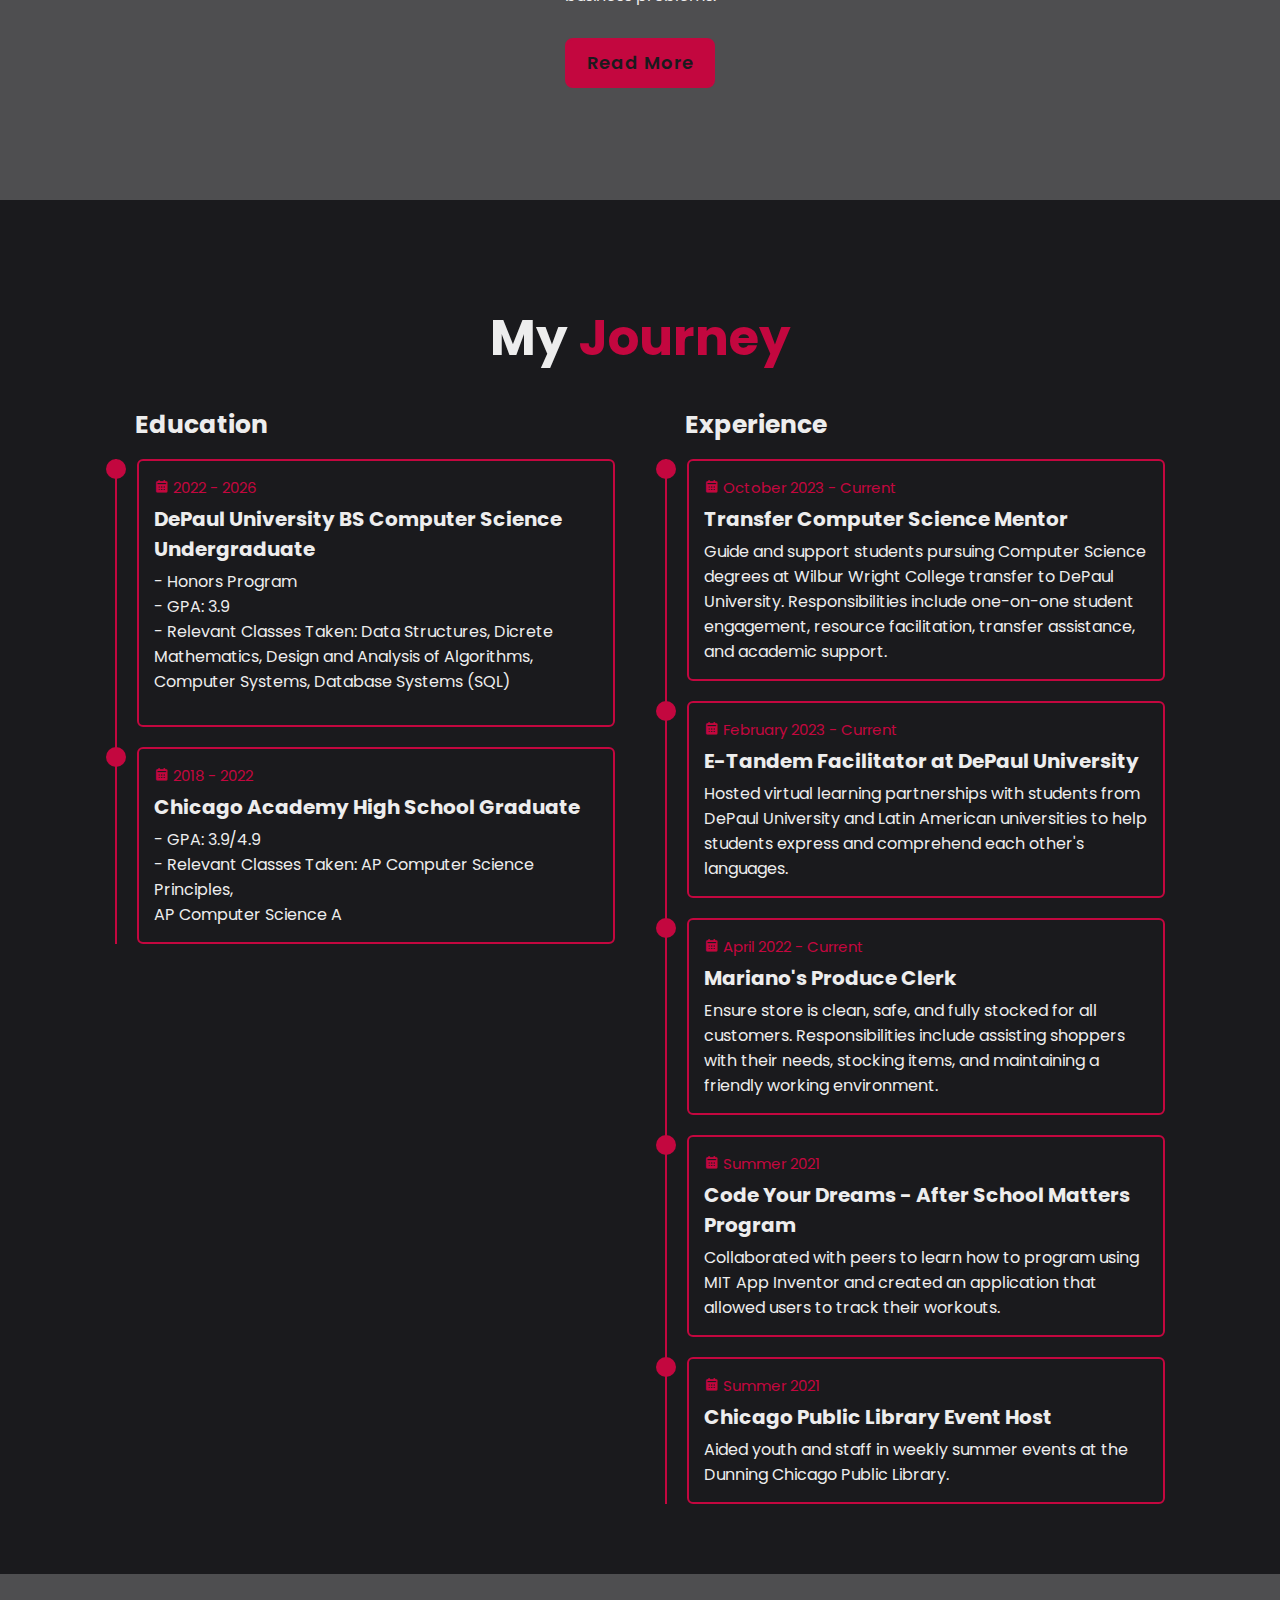
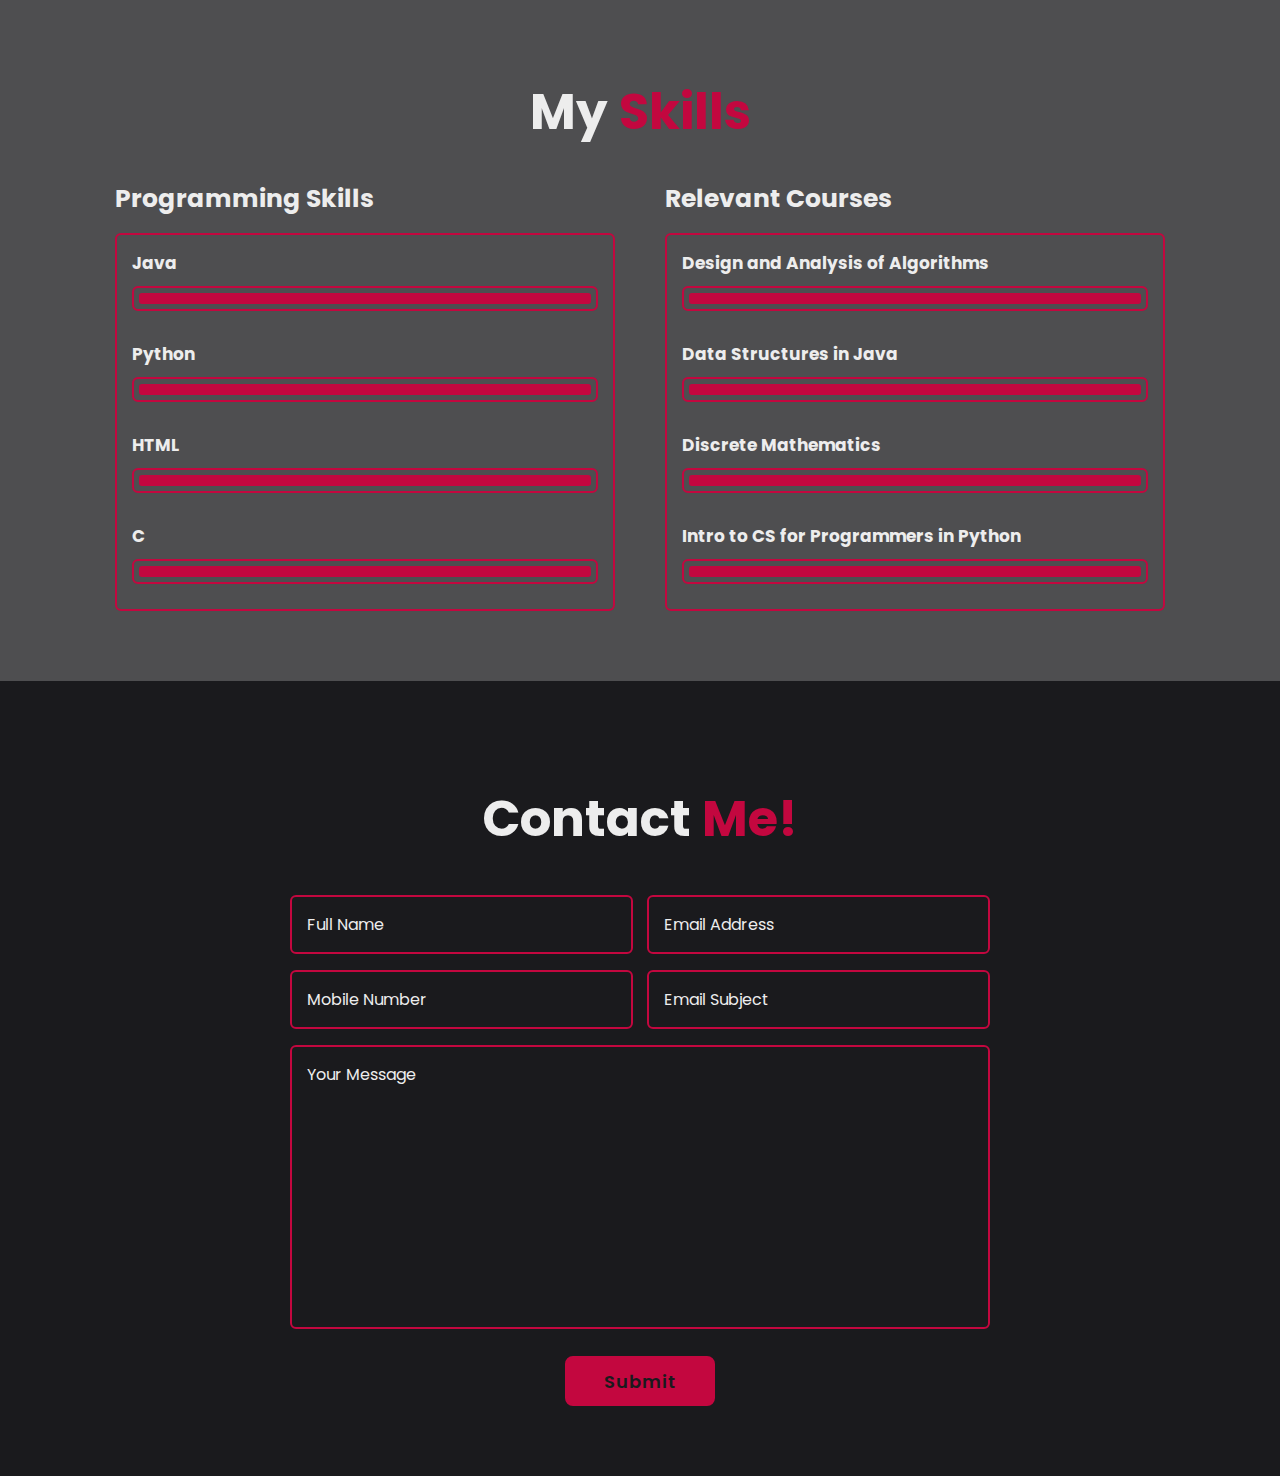
==== commit 0fc5ba2b: "added e tandem" ====
--- a/index.html
+++ b/index.html
@@ -126,6 +126,21 @@
                 <h3 class="title">Experience</h3>
 
                 <div class="education-box">
+
+                    <div class="education-content">
+                        <div class="content">
+                            <div class="year"><i class='bx bxs-calendar'></i> October 2023 - Current</div>
+                            <h3>Transfer Computer Science Mentor</h3>
+                            <p> Guide and support students pursuing Computer Science 
+                                degrees at Wilbur Wright College transfer to DePaul 
+                                University. Responsibilities include one-on-one student 
+                                engagement, resource facilitation, transfer assistance, 
+                                and academic support.
+                            </p>
+    
+                        </div>
+                    </div>
+
                     <div class="education-content">
                         <div class="content">
                             <div class="year"><i class='bx bxs-calendar'></i> February 2023 - Current</div>
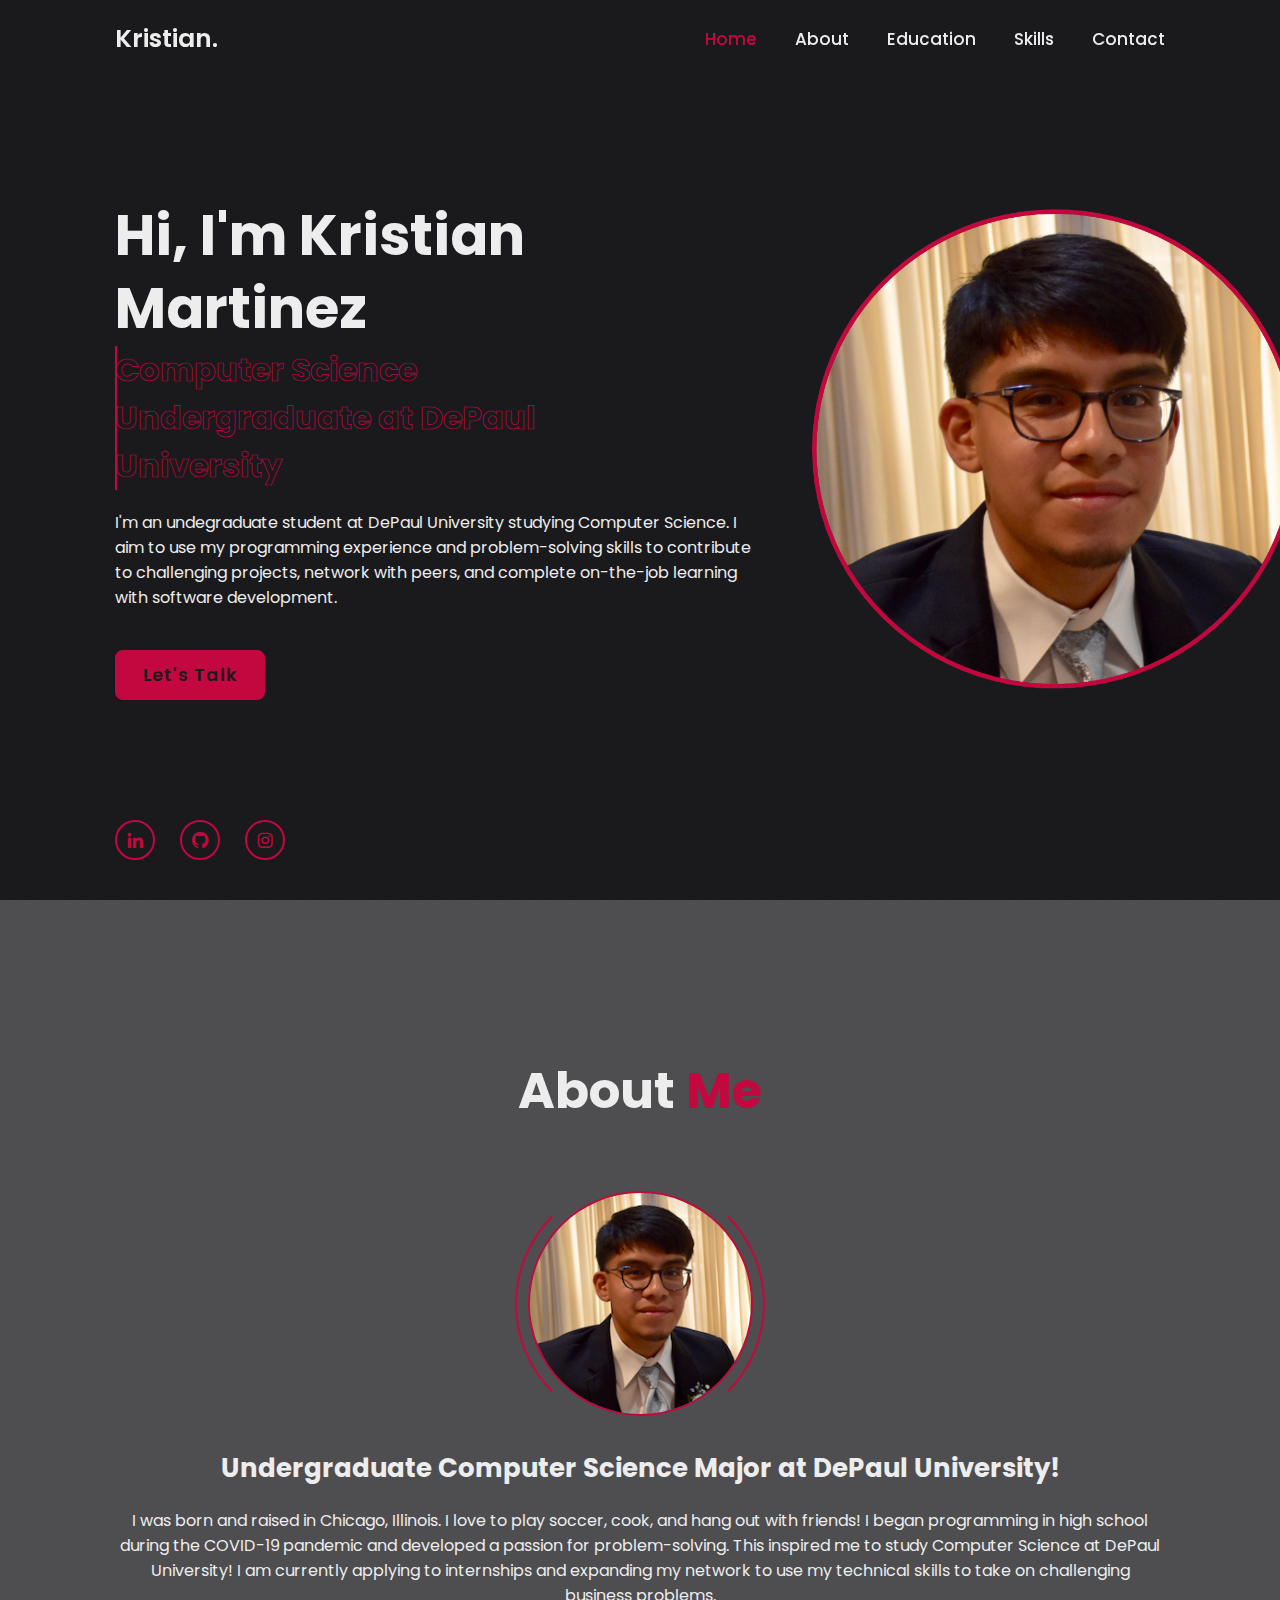
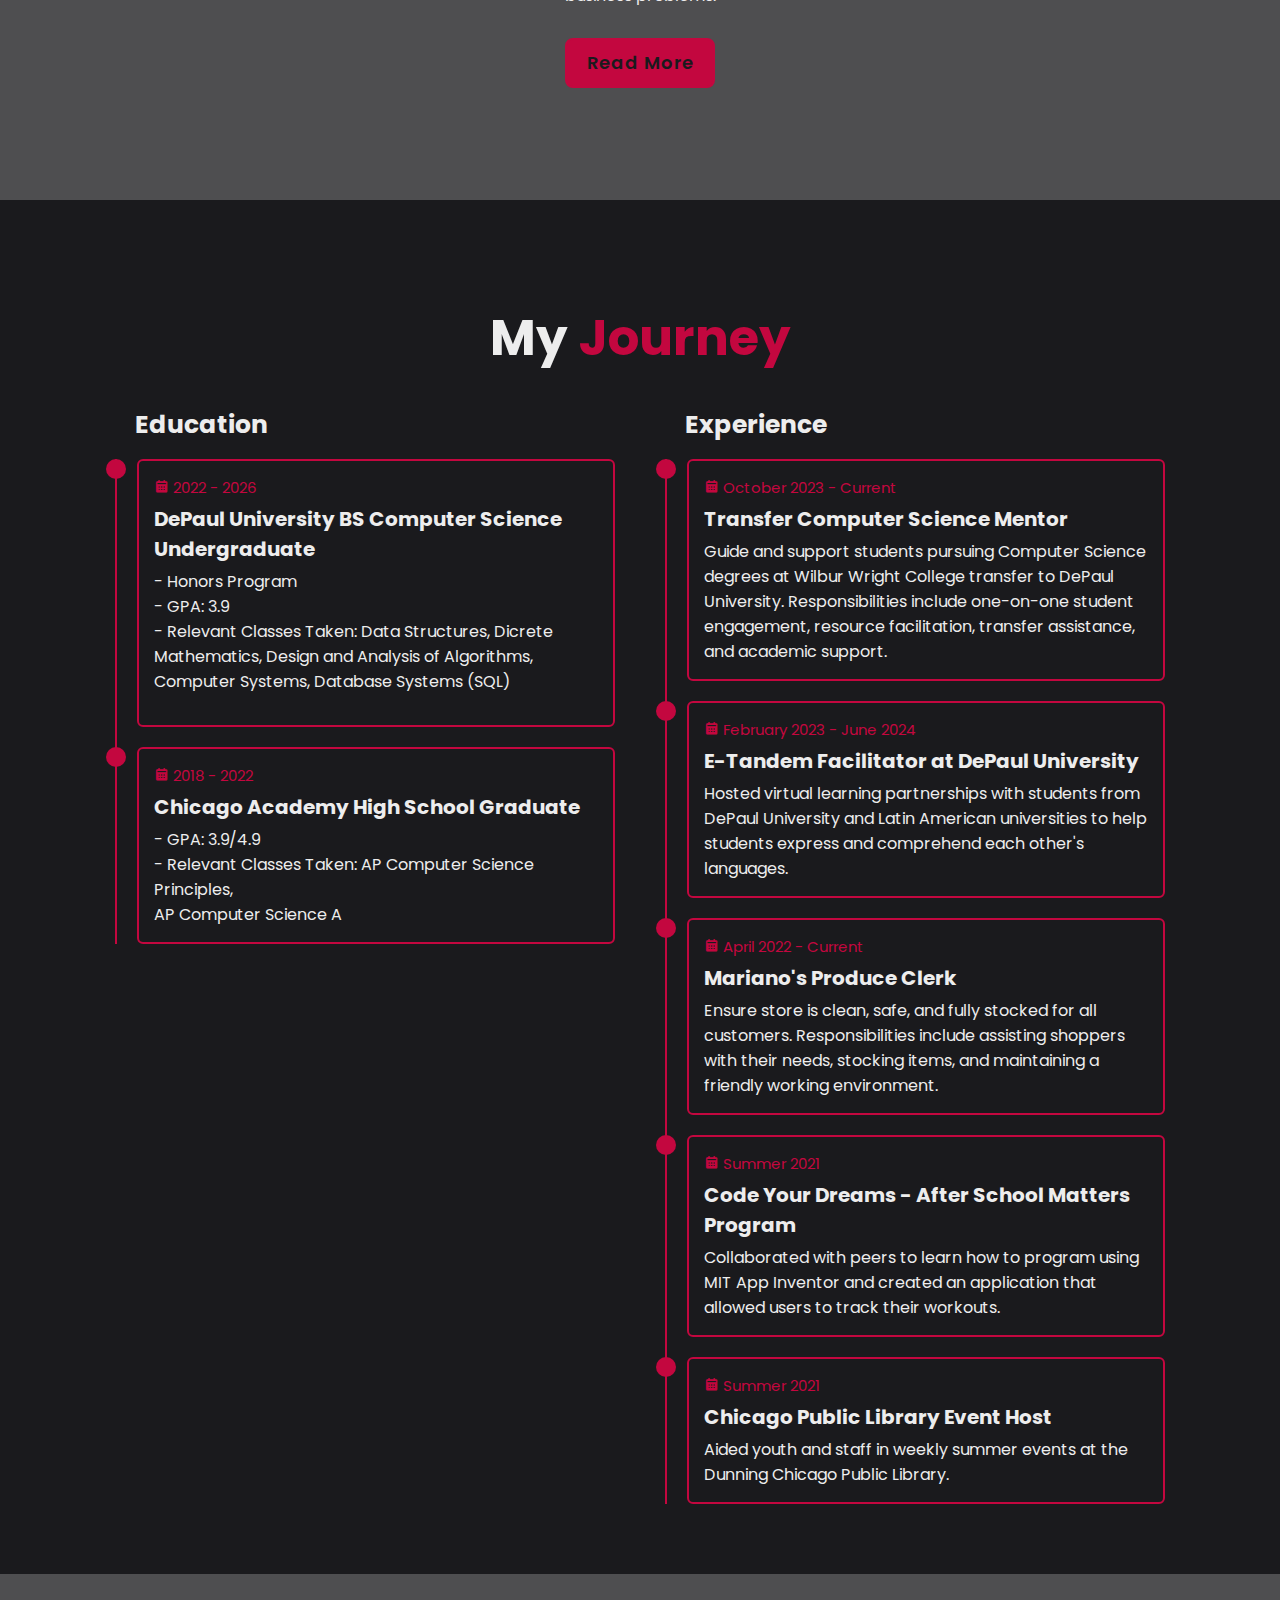
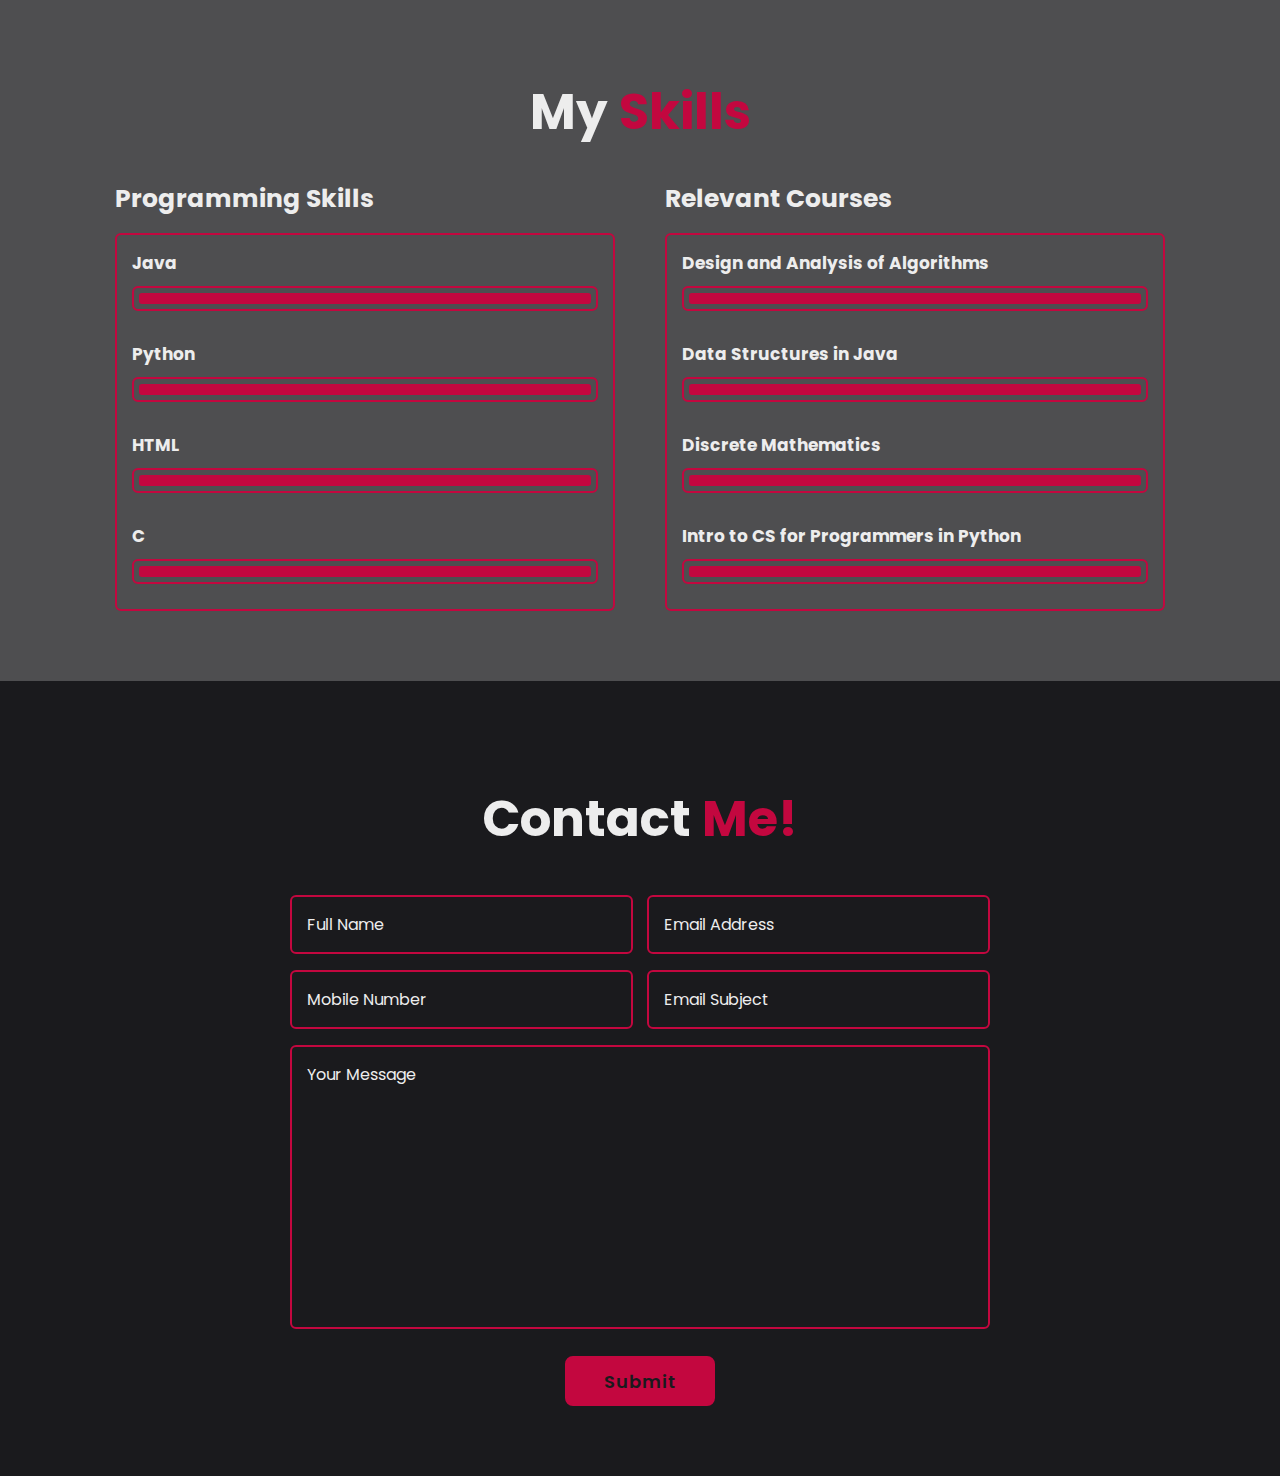
==== commit 99a3f99d: "Update index.html" ====
--- a/index.html
+++ b/index.html
@@ -143,7 +143,7 @@
 
                     <div class="education-content">
                         <div class="content">
-                            <div class="year"><i class='bx bxs-calendar'></i> February 2023 - Current</div>
+                            <div class="year"><i class='bx bxs-calendar'></i> February 2023 - June 2024</div>
                             <h3>E-Tandem Facilitator at DePaul University</h3>
                             <p> Hosted virtual learning partnerships with students from
                                 DePaul University and Latin American universities to
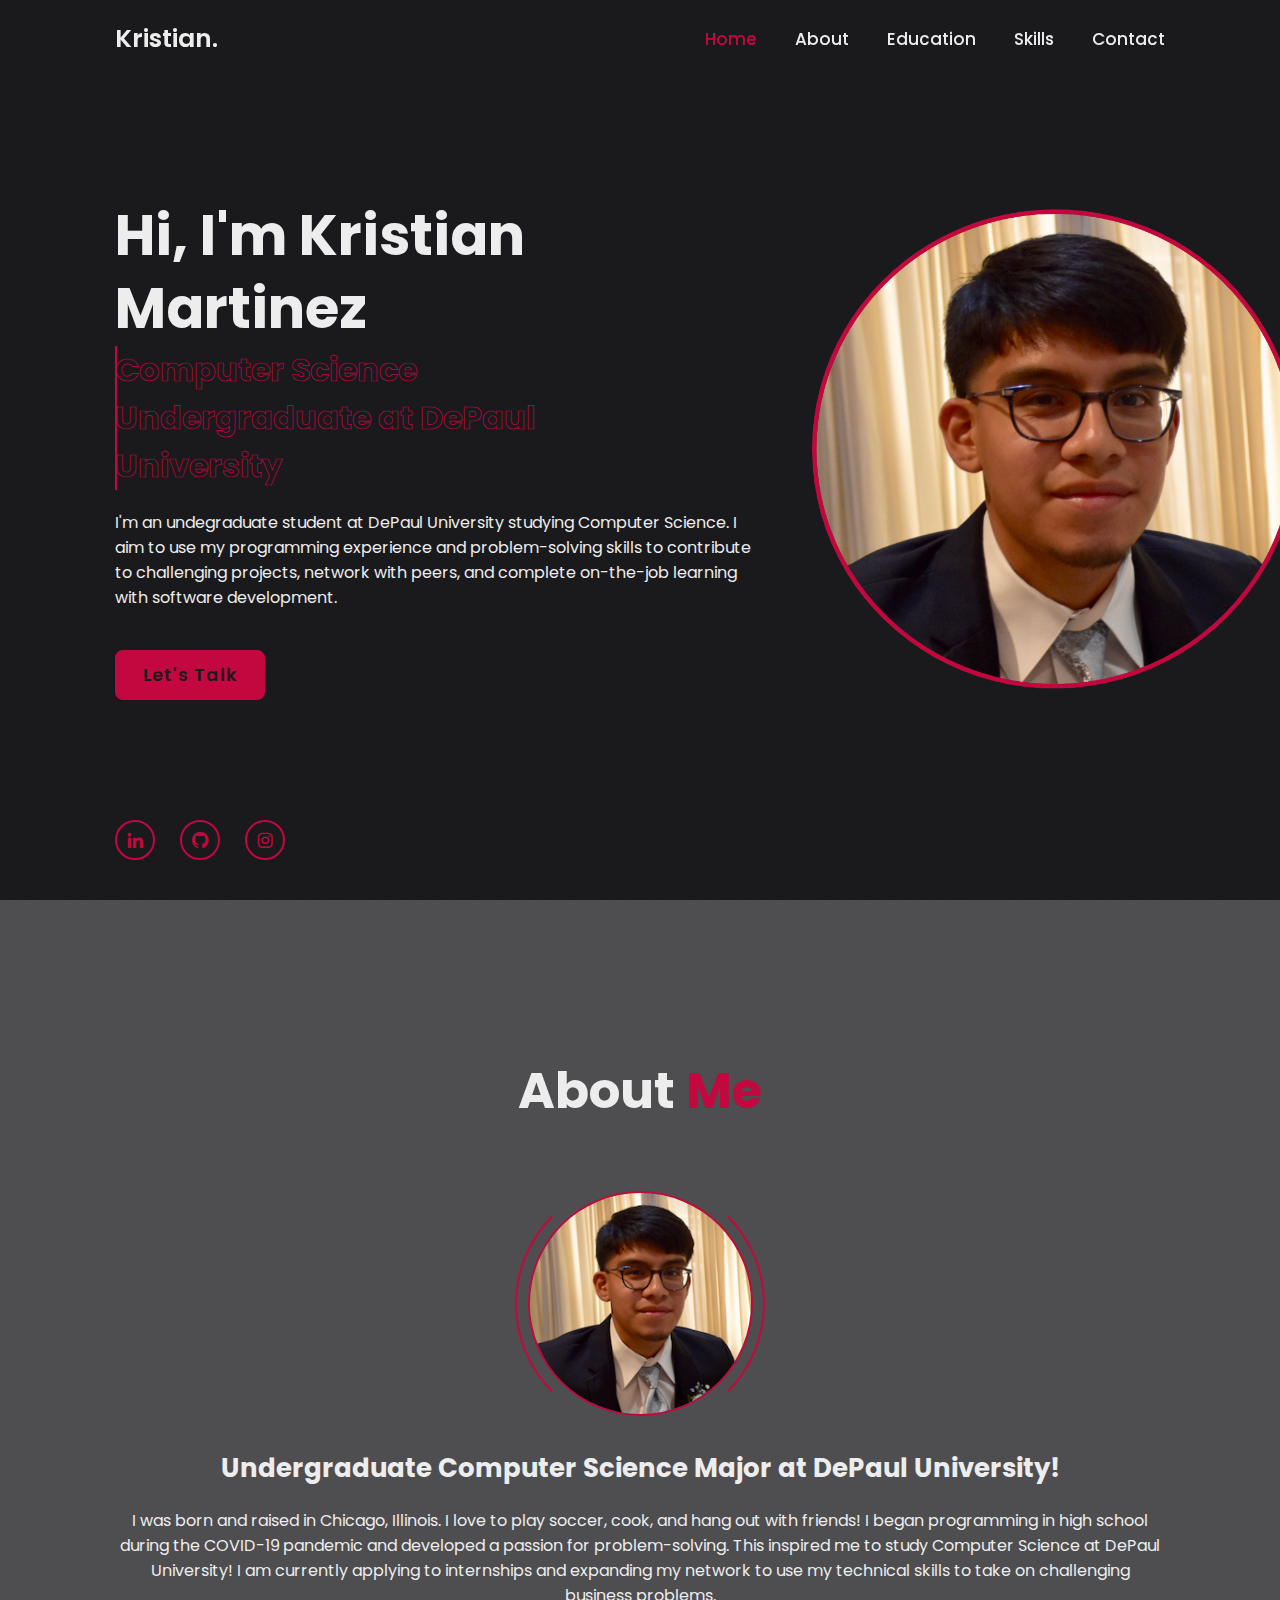
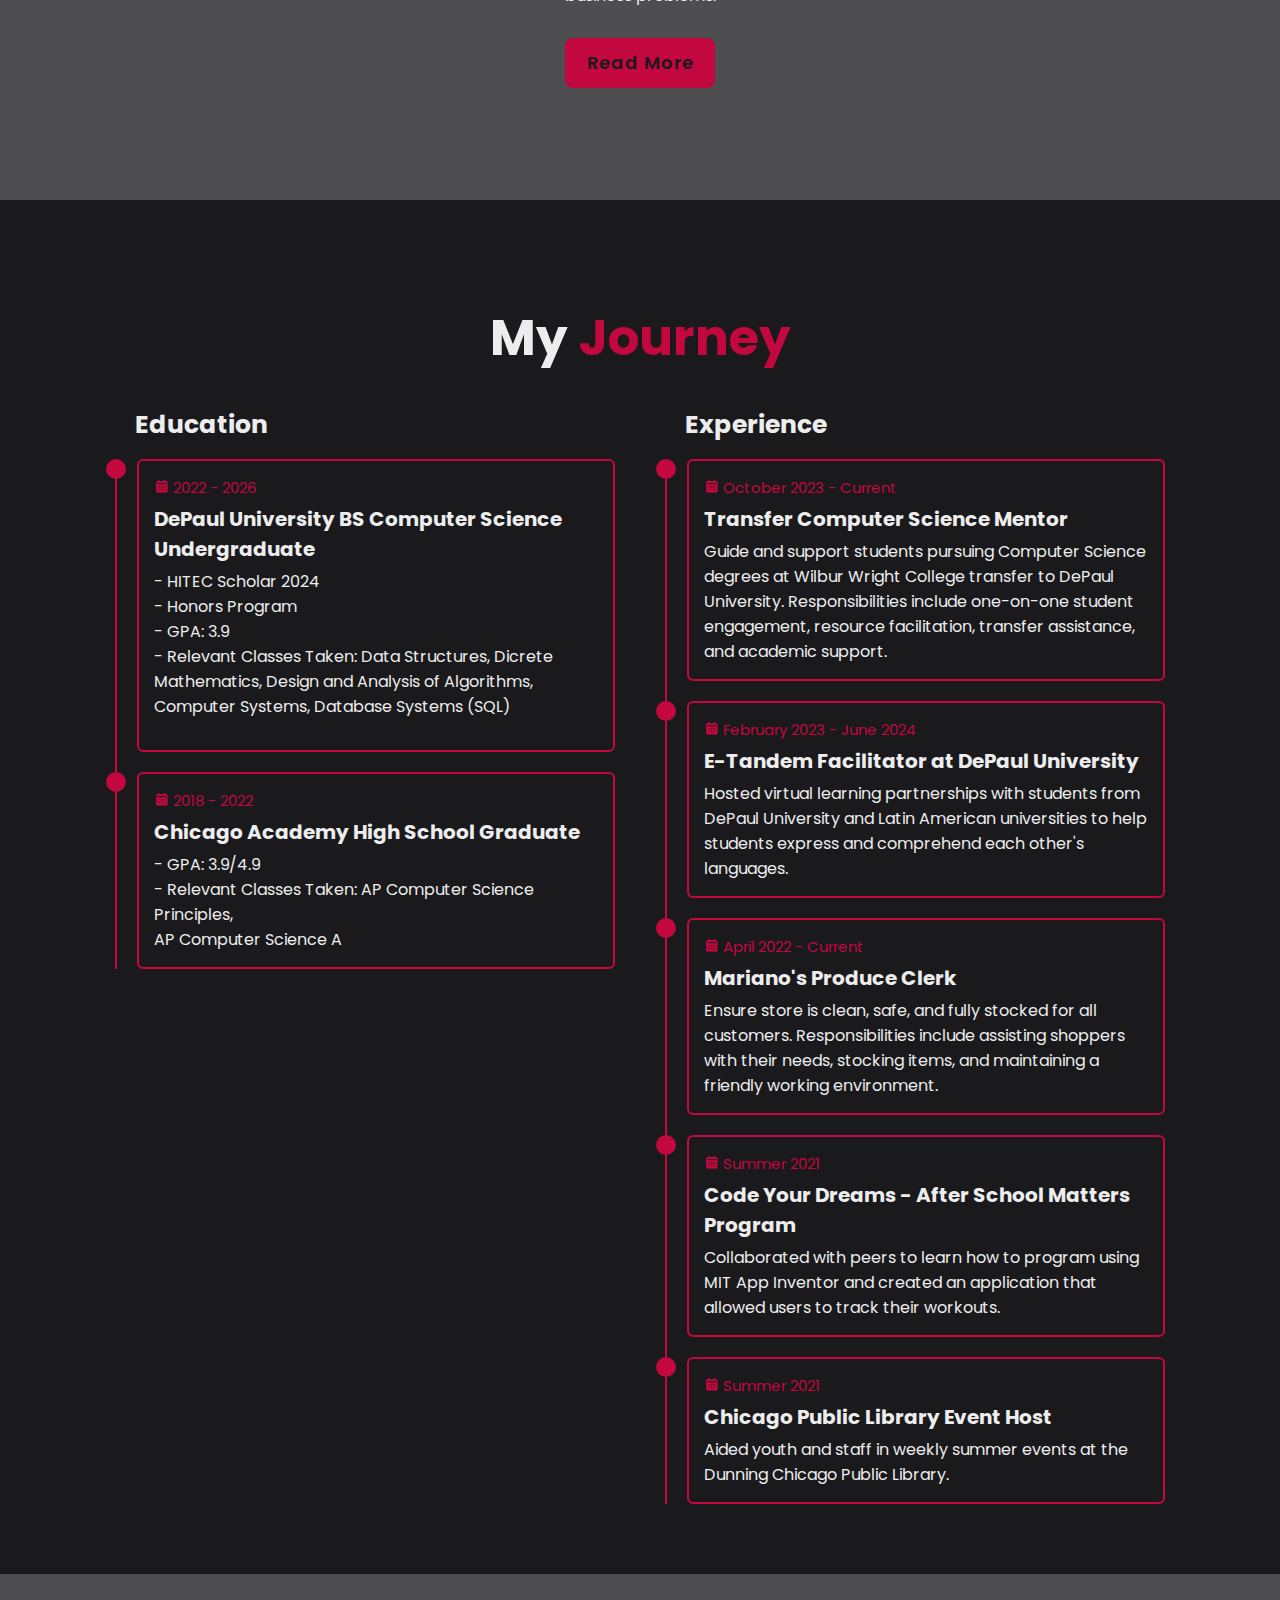
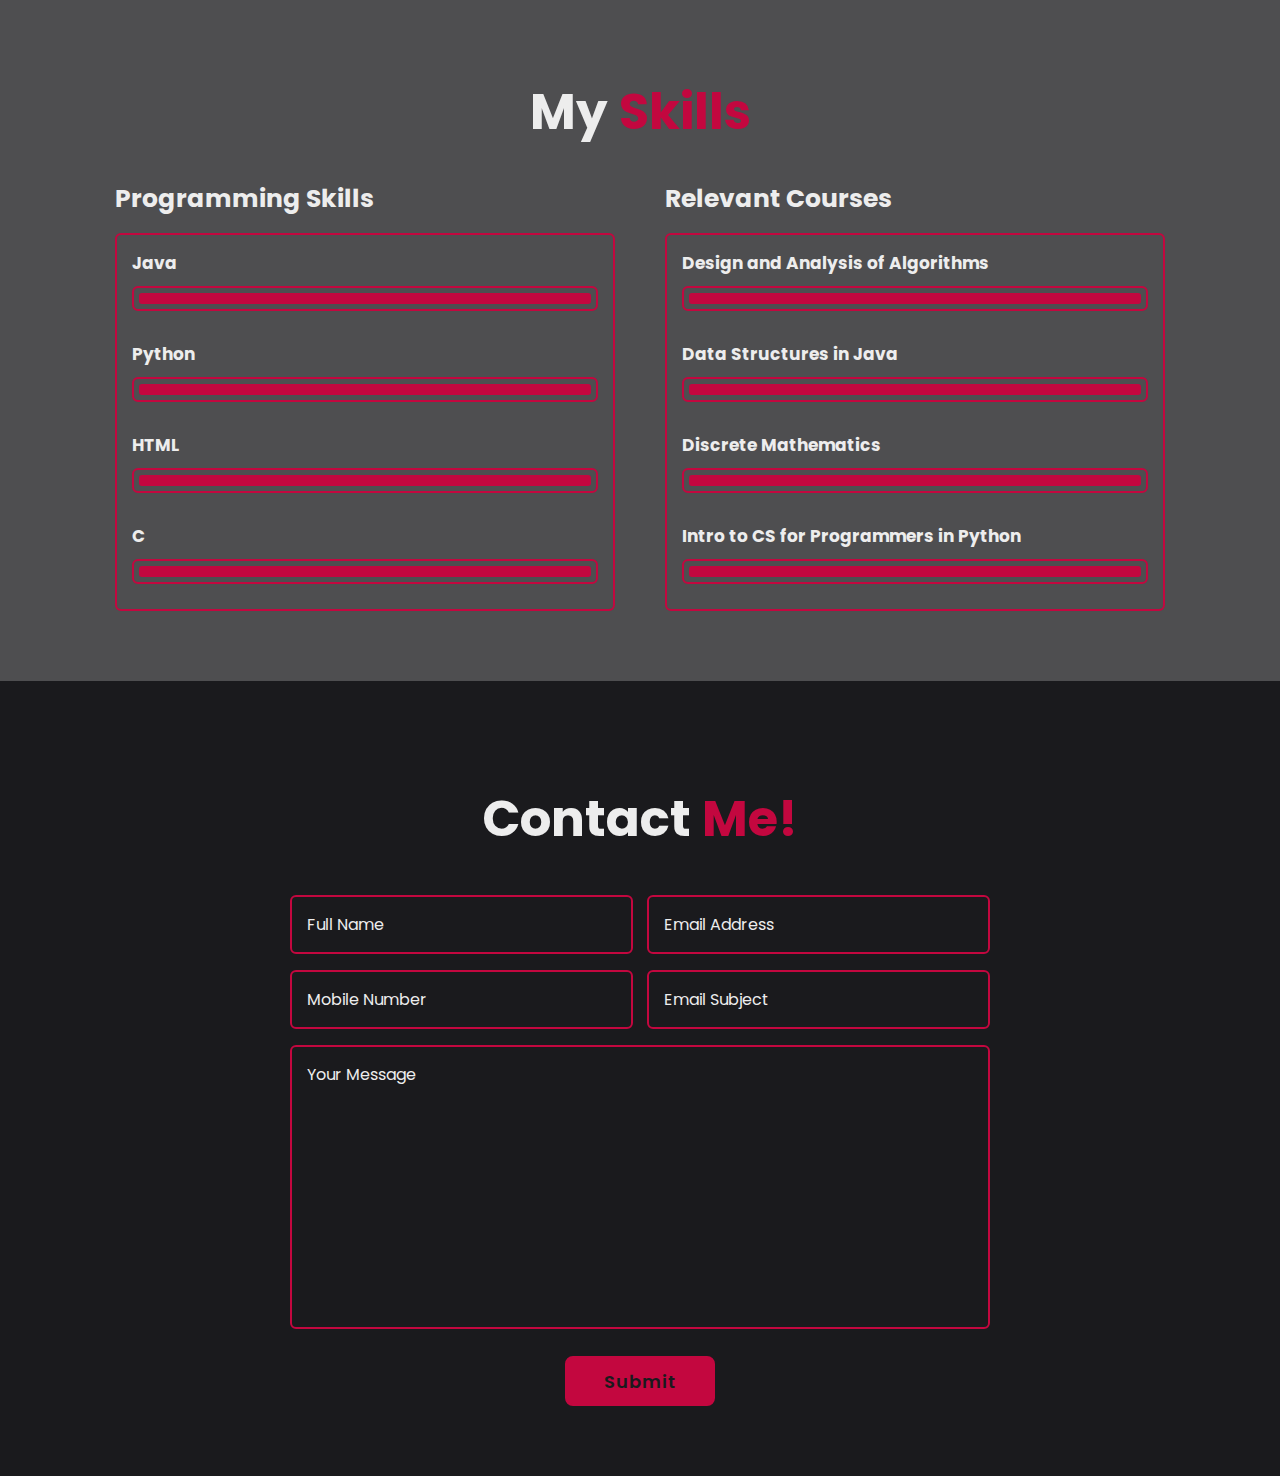
==== commit 707900a1: "added HITEC" ====
--- a/index.html
+++ b/index.html
@@ -98,6 +98,7 @@
                             <div class="year"><i class='bx bxs-calendar'></i> 2022 - 2026</div>
                             <h3>DePaul University BS Computer Science Undergraduate</h3>
                             <p> 
+                                - HITEC Scholar 2024<br>
                                 - Honors Program<br>
                                 - GPA: 3.9 <br>
                                 - Relevant Classes Taken: Data Structures, Dicrete Mathematics, Design and Analysis of Algorithms, Computer Systems, Database Systems (SQL) <br>
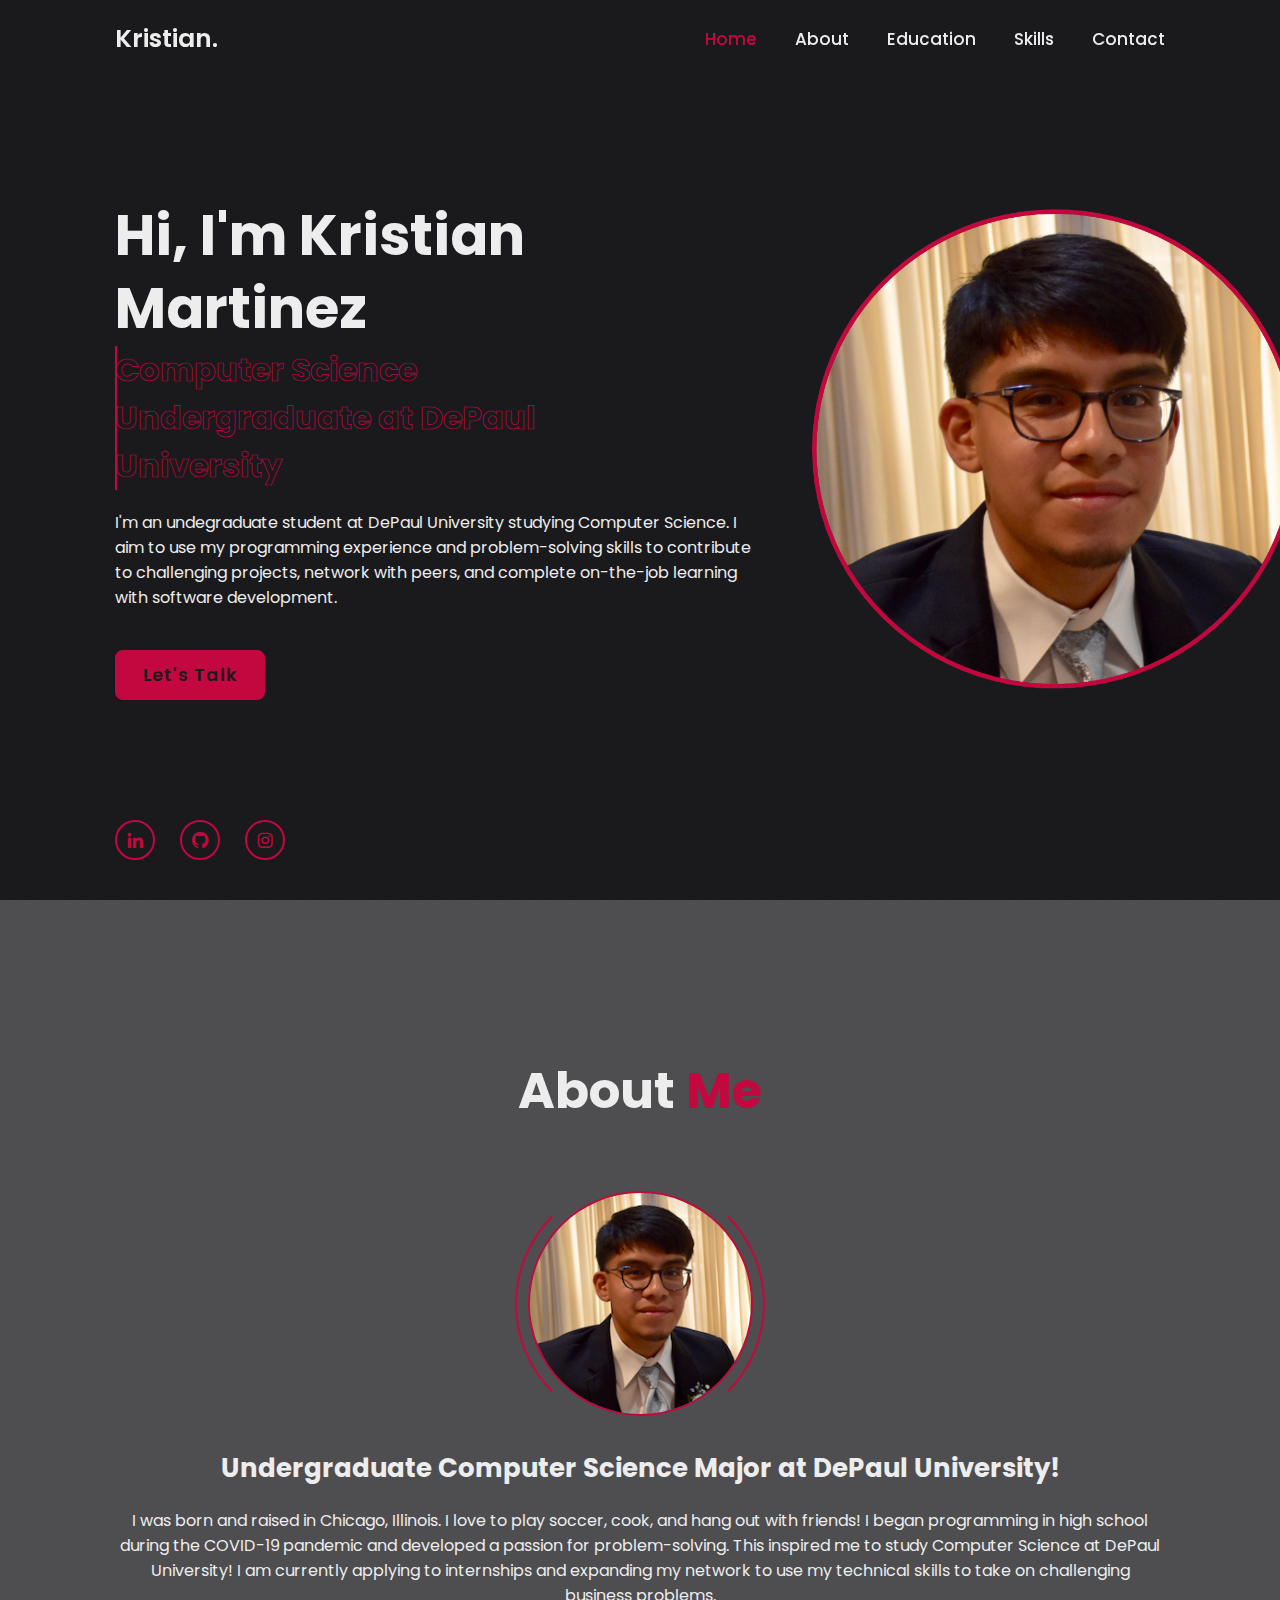
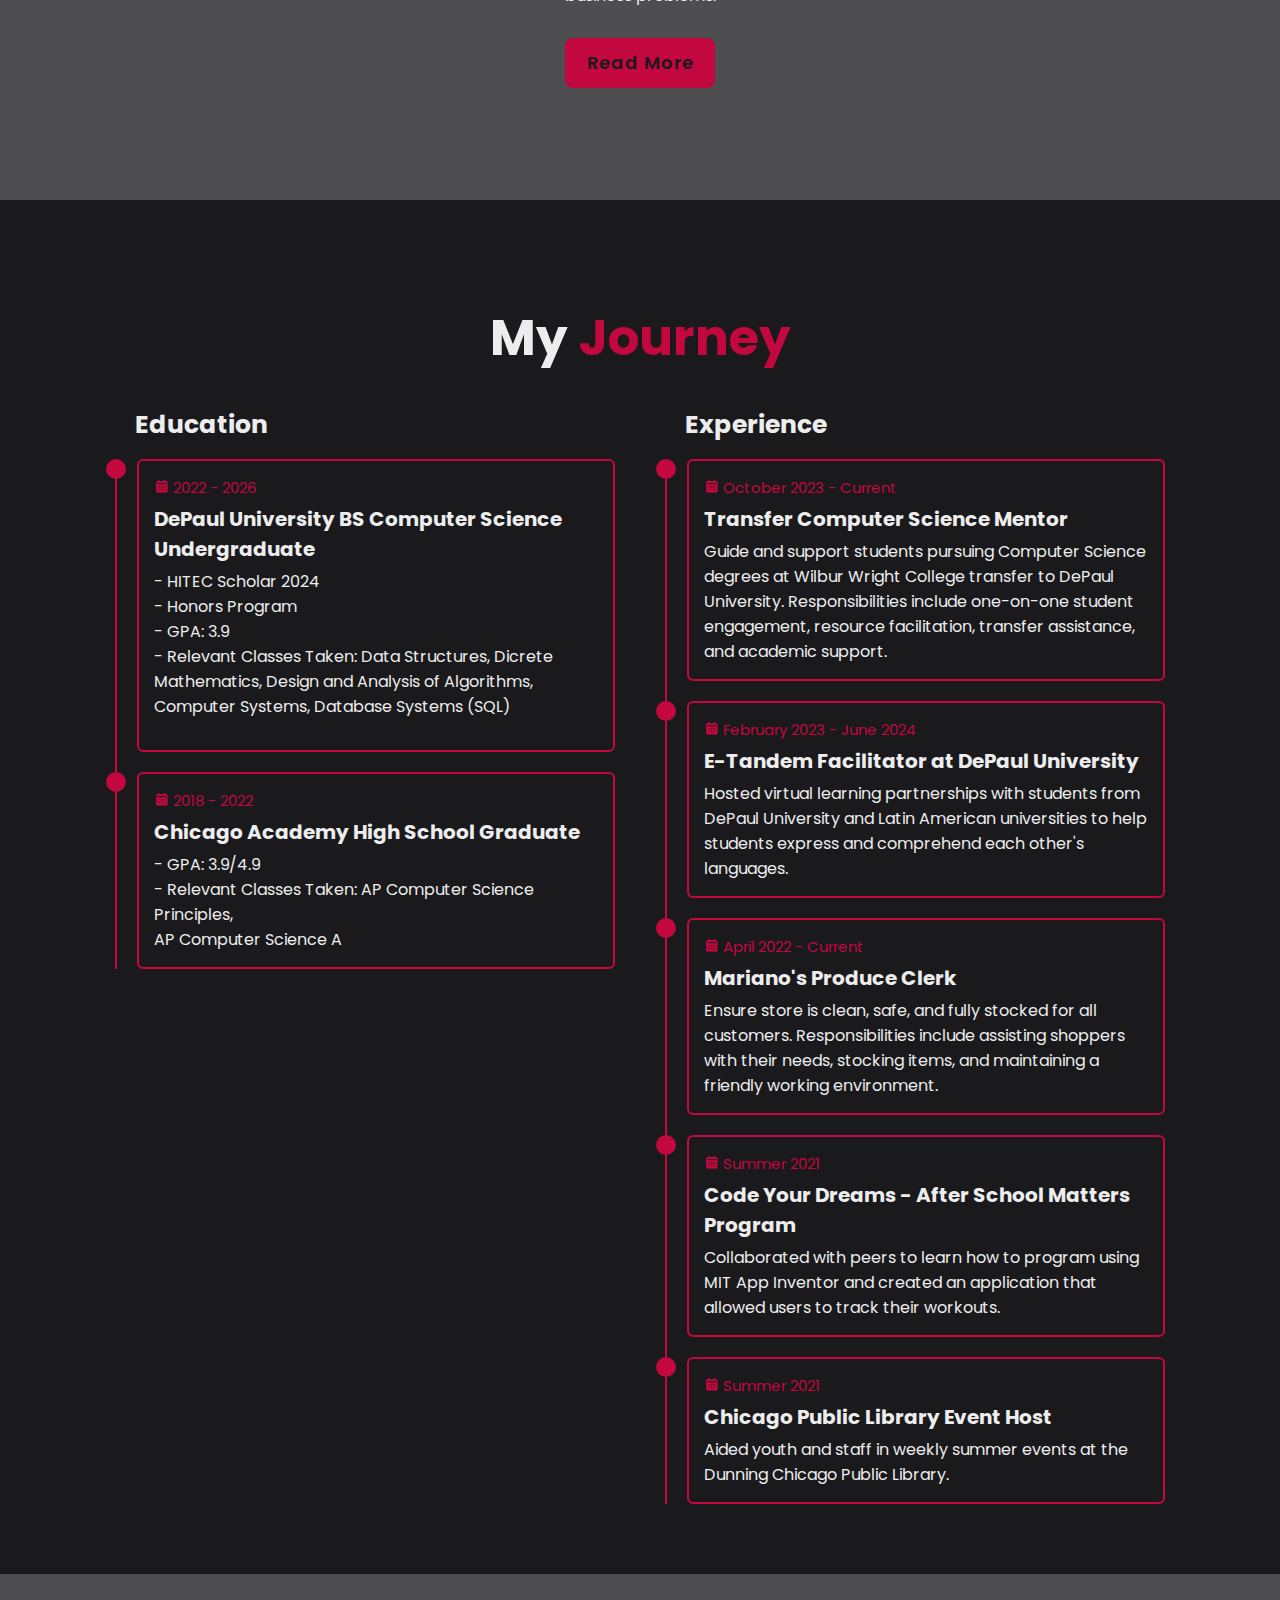
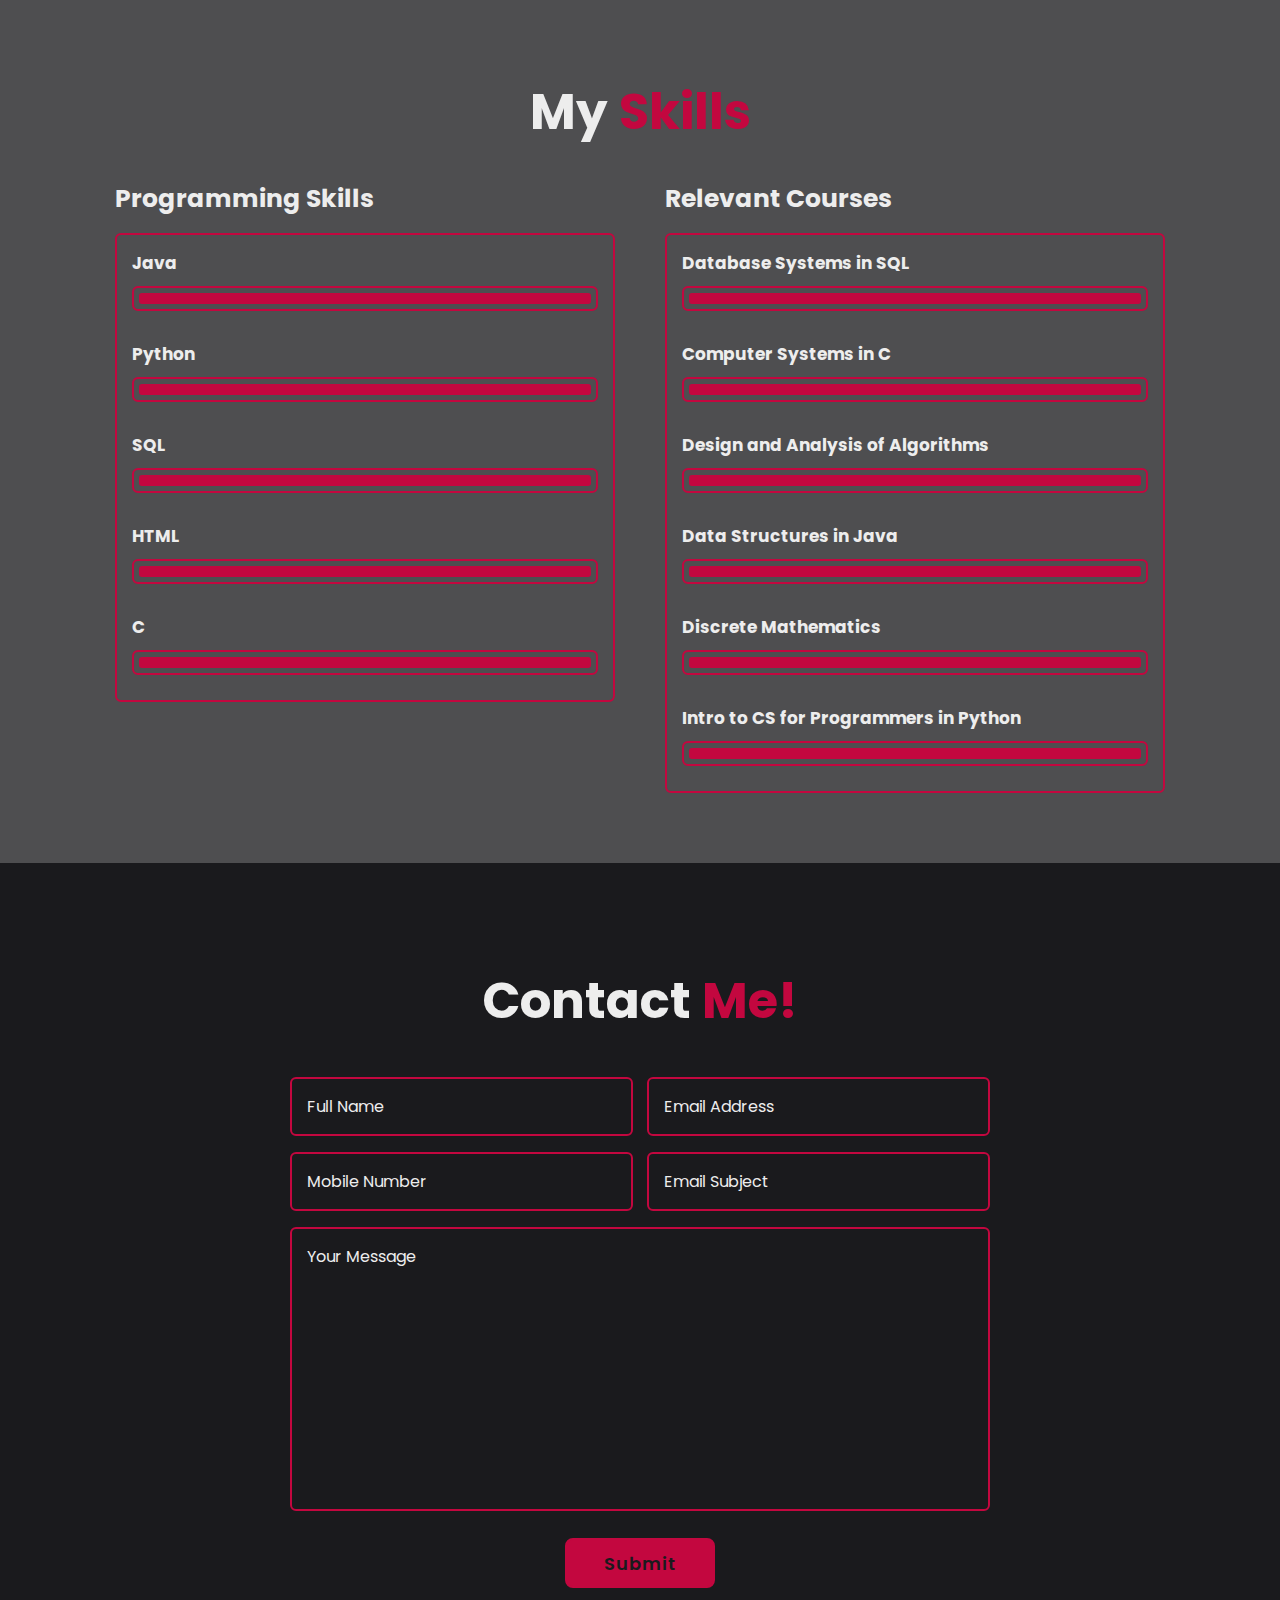
==== commit b434efac: "added classes" ====
--- a/index.html
+++ b/index.html
@@ -219,6 +219,11 @@
                         </div>
 
                         <div class="progress">
+                            <h3>SQL </h3>
+                            <div class="bar"><span></span></div>
+                        </div>
+
+                        <div class="progress">
                             <h3>HTML </h3>
                             <div class="bar"><span></span></div>
                         </div>
@@ -237,6 +242,17 @@
 
                 <div class="skills-box">
                     <div class="skills-content">
+
+                        <div class="progress">
+                            <h3>Database Systems in SQL <span></span></h3>
+                            <div class="bar"><span></span></div>
+                        </div>
+
+                        <div class="progress">
+                            <h3>Computer Systems in C<span></span></h3>
+                            <div class="bar"><span></span></div>
+                        </div>
+
                         <div class="progress">
                             <h3>Design and Analysis of Algorithms <span></span></h3>
                             <div class="bar"><span></span></div>
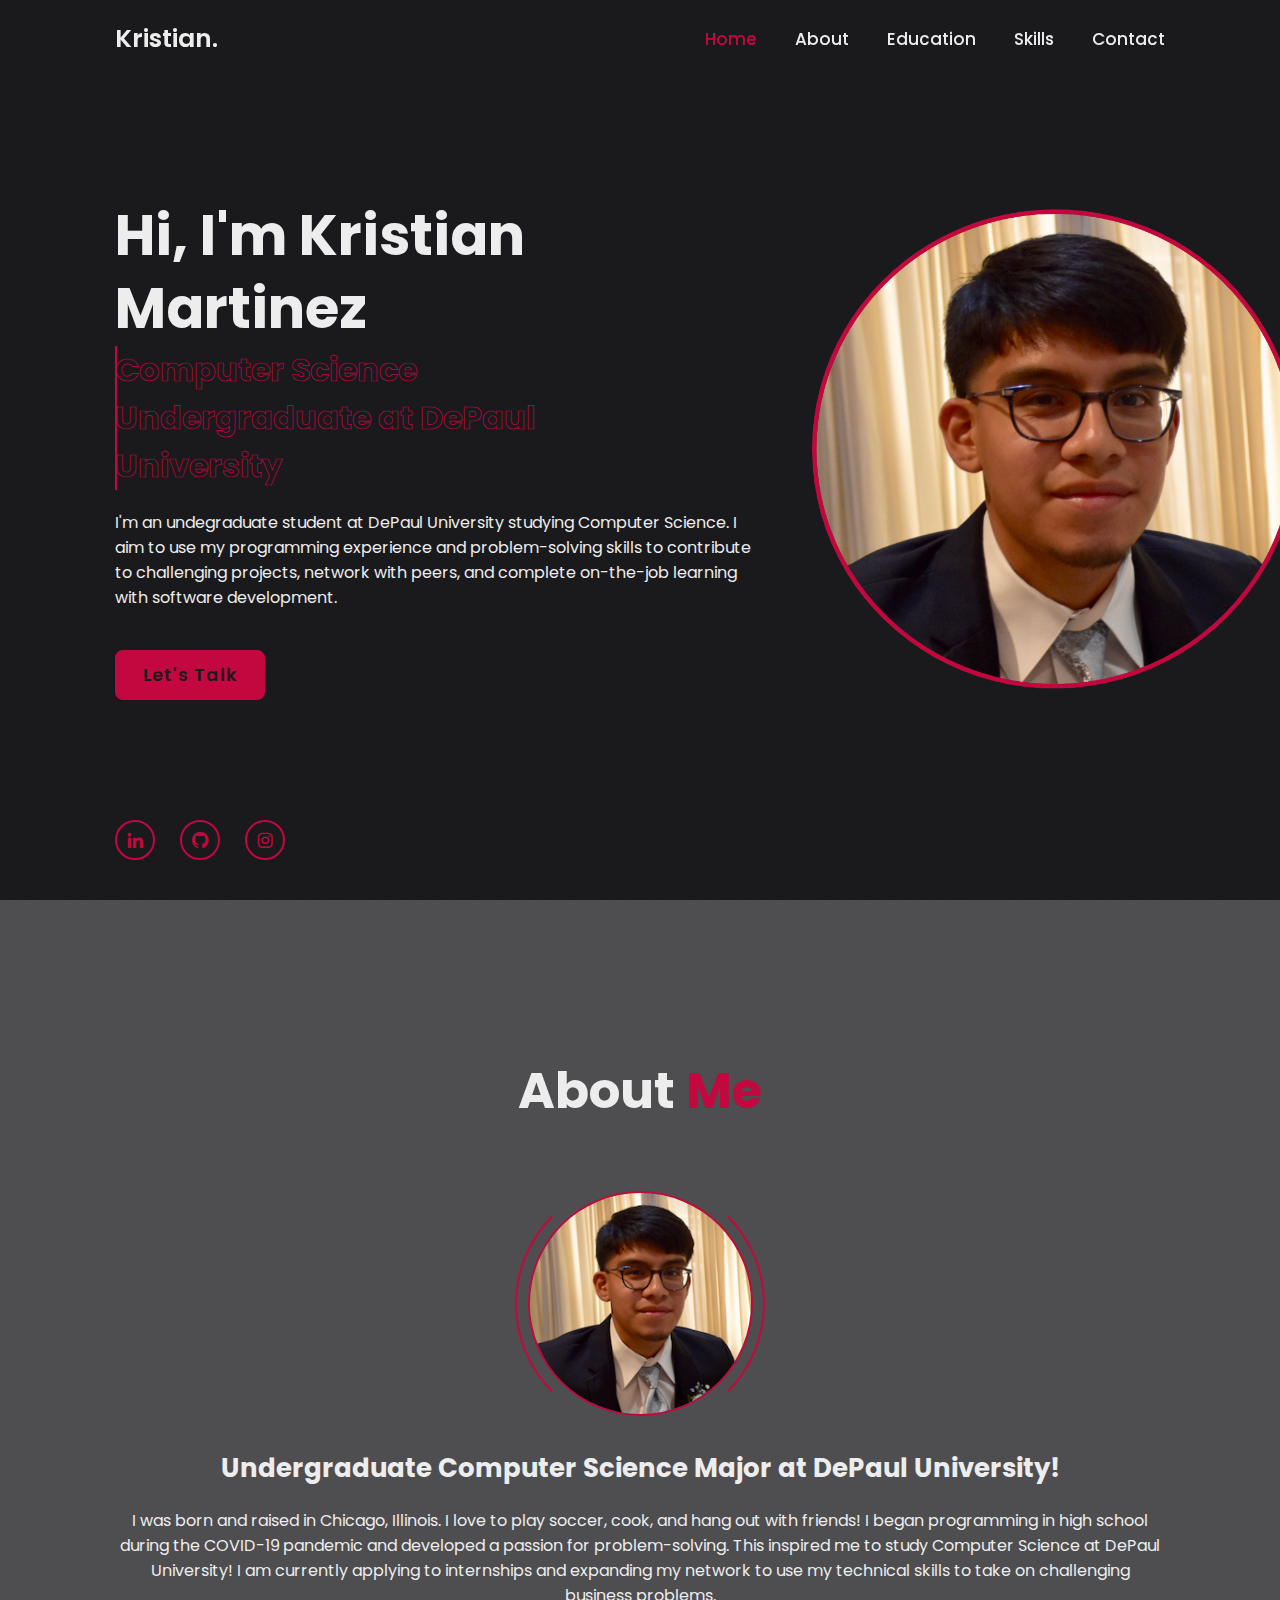
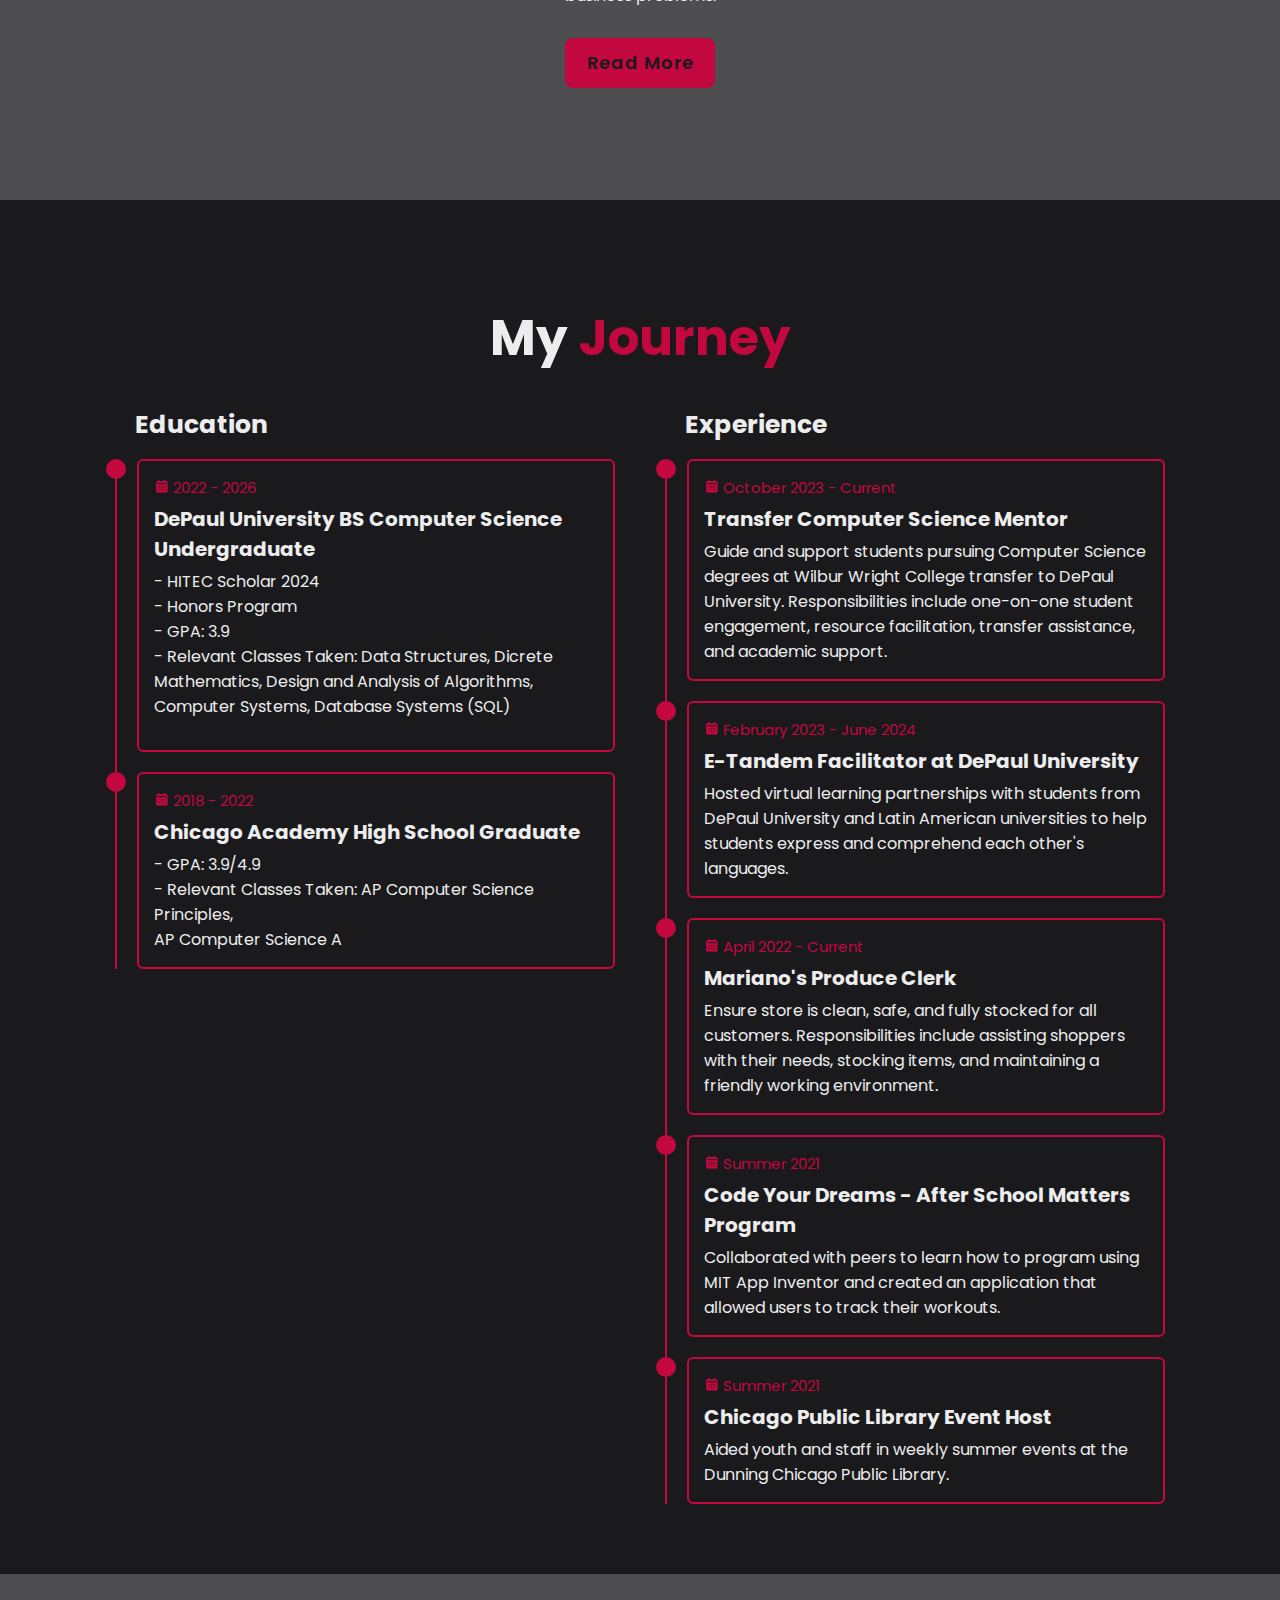
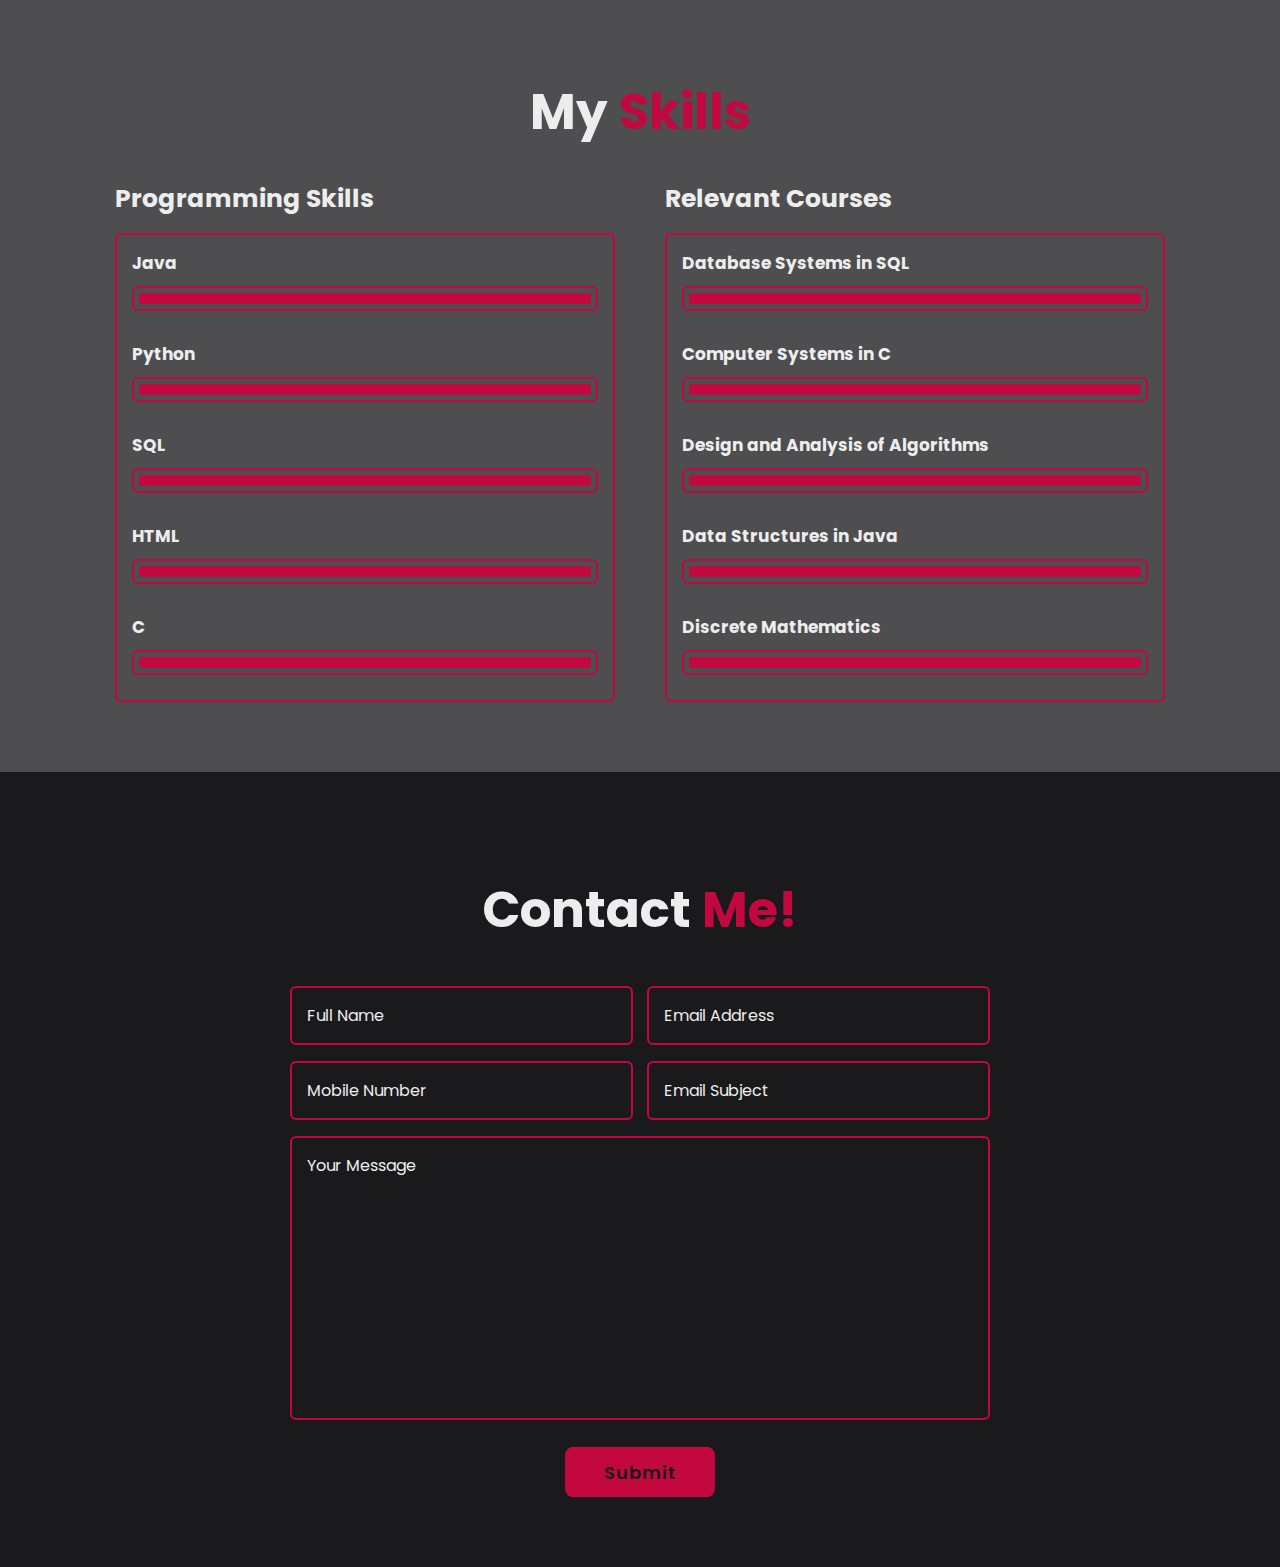
==== commit 54a1ec57: "removed intri CS class" ====
--- a/index.html
+++ b/index.html
@@ -268,10 +268,7 @@
                             <div class="bar"><span></span></div>
                         </div>
 
-                        <div class="progress">
-                            <h3>Intro to CS for Programmers in Python <span></span></h3>
-                            <div class="bar"><span></span></div>
-                        </div>
+                        
                     </div>
                 </div>
             </div>
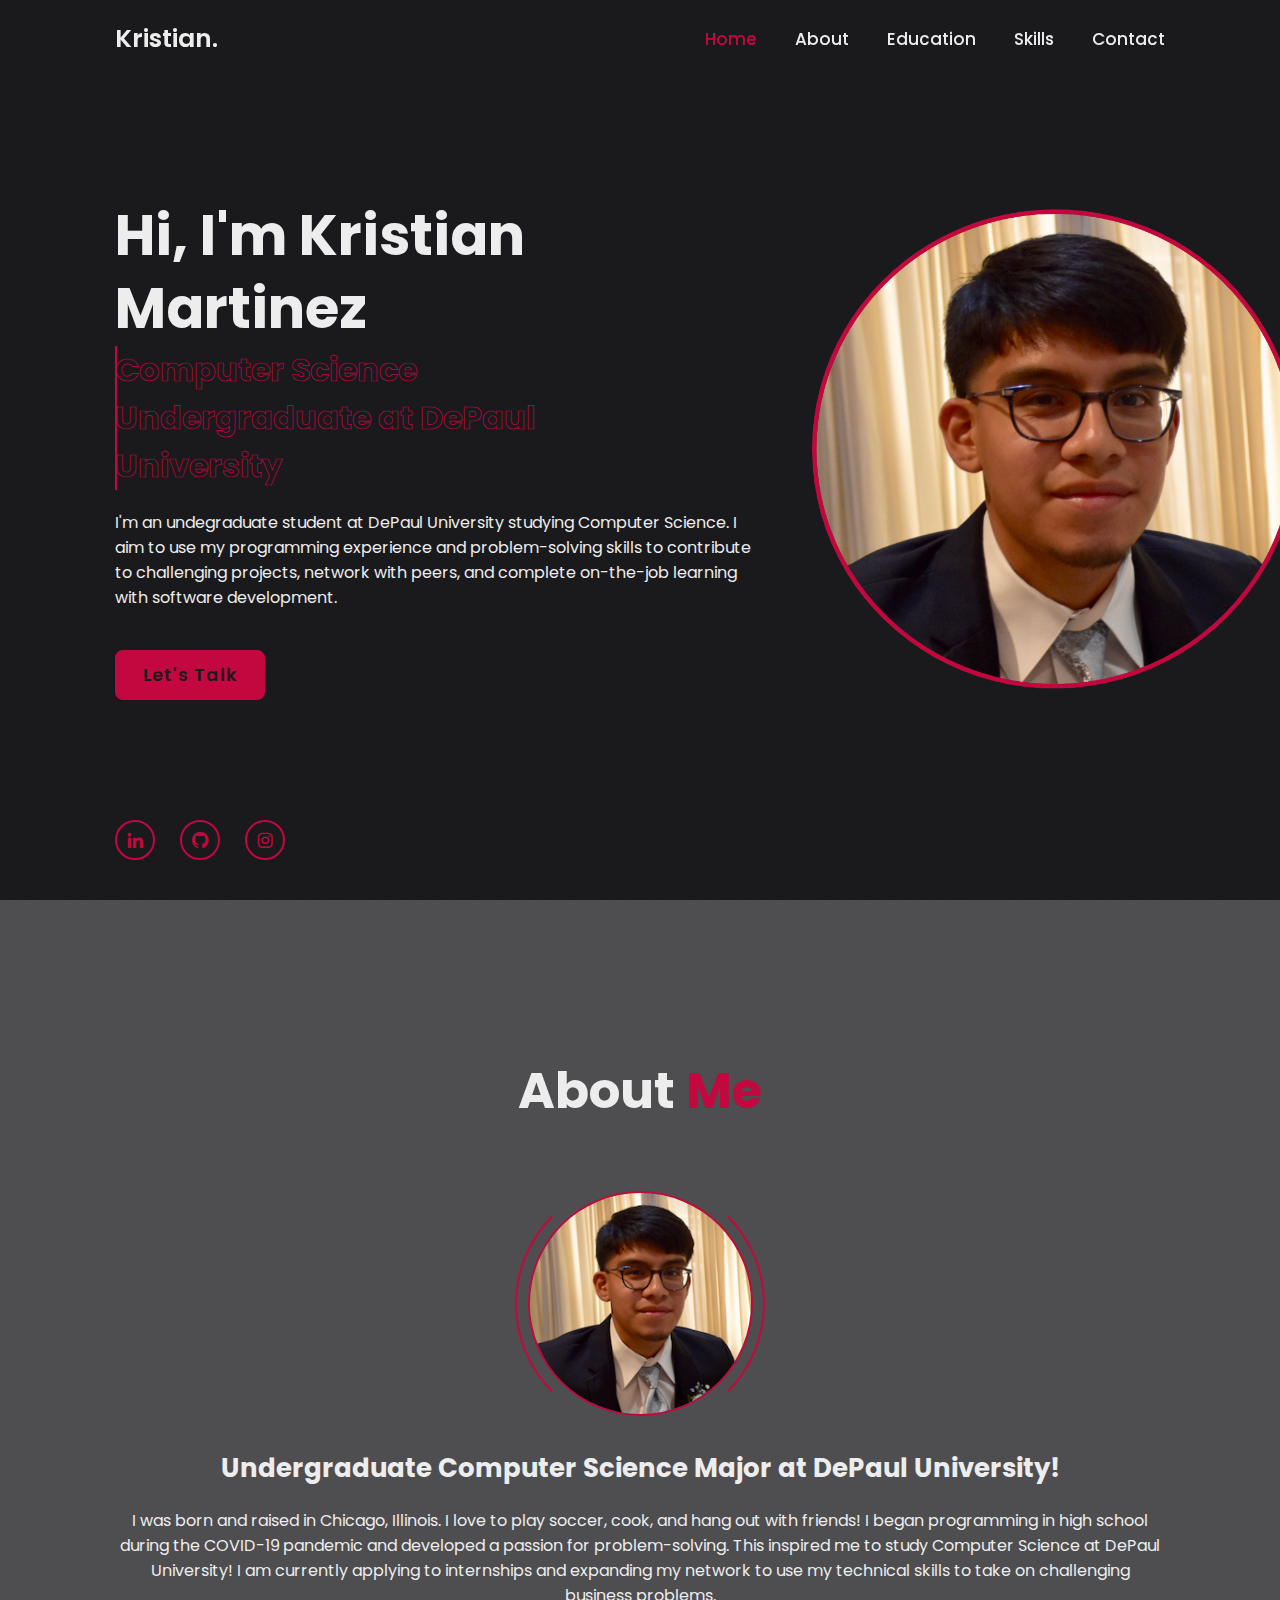
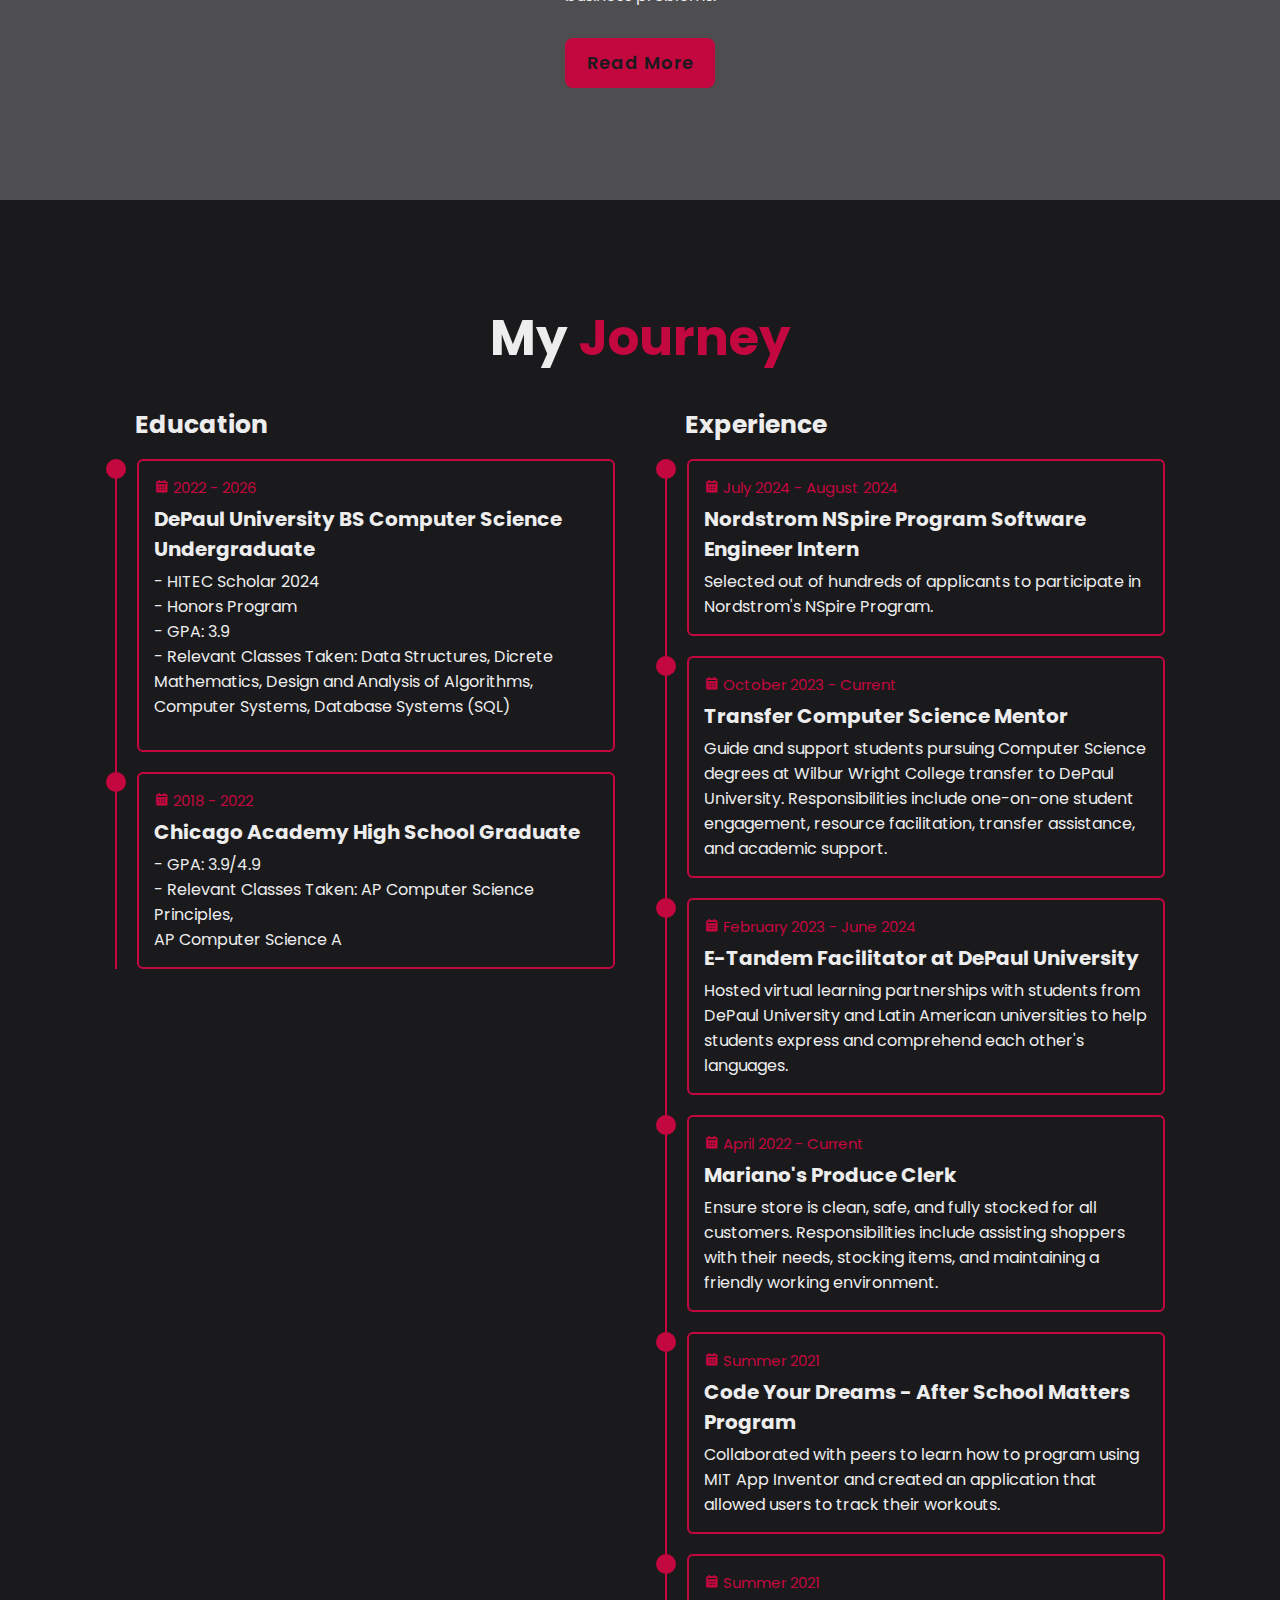
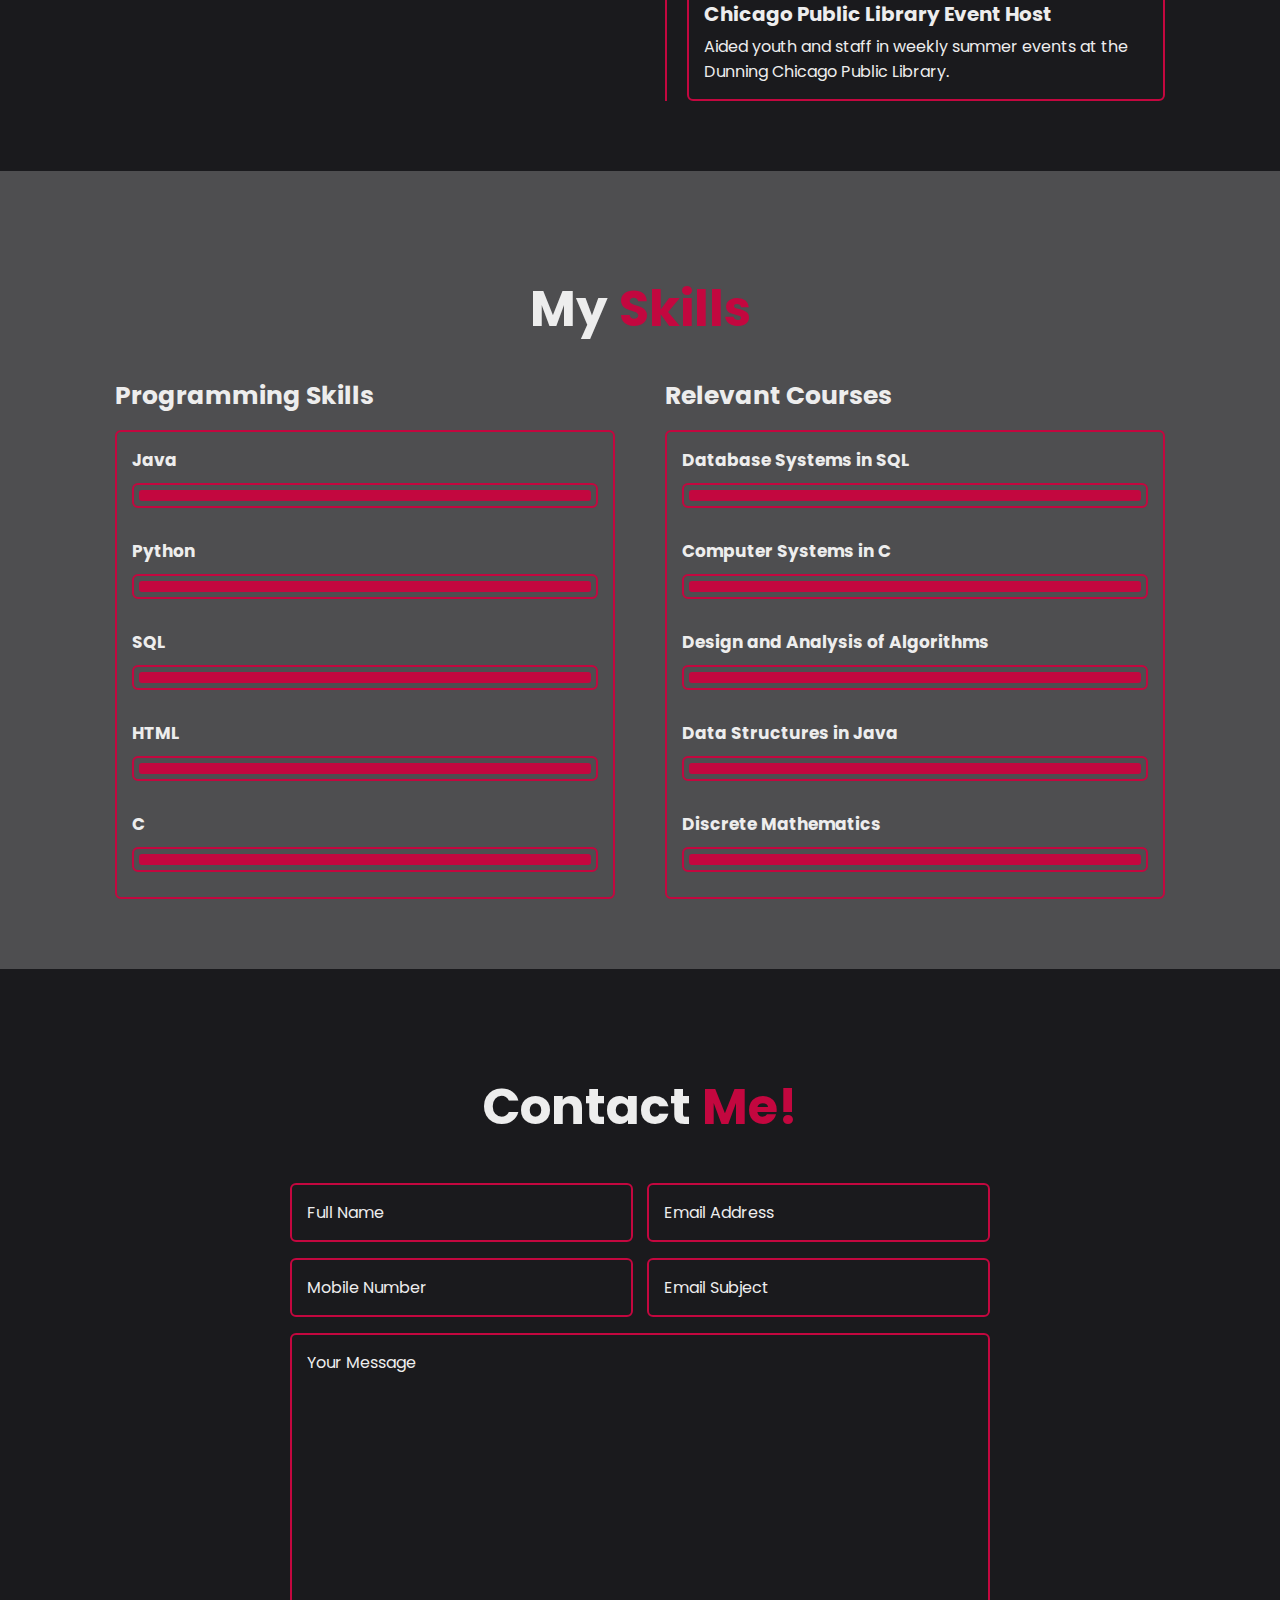
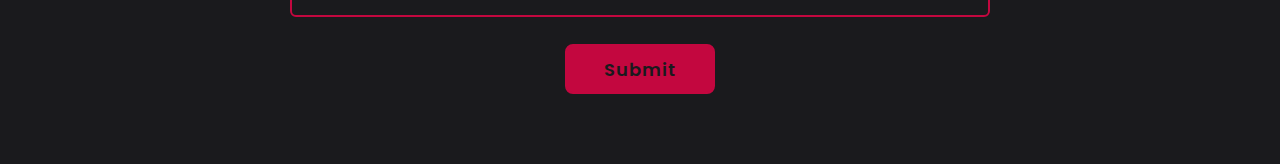
==== commit 7266d3b6: "Update index.html" ====
--- a/index.html
+++ b/index.html
@@ -130,6 +130,18 @@
 
                     <div class="education-content">
                         <div class="content">
+                            <div class="year"><i class='bx bxs-calendar'></i> July 2024 - August 2024</div>
+                            <h3>Nordstrom NSpire Program Software Engineer Intern</h3>
+                            <p> 
+                                Selected out of hundreds of applicants to participate in 
+                                Nordstrom's NSpire Program. 
+                            </p>
+                            
+                        </div>
+                    </div>
+
+                    <div class="education-content">
+                        <div class="content">
                             <div class="year"><i class='bx bxs-calendar'></i> October 2023 - Current</div>
                             <h3>Transfer Computer Science Mentor</h3>
                             <p> Guide and support students pursuing Computer Science 
@@ -162,7 +174,8 @@
                                 fully stocked for all customers. 
                                 Responsibilities include assisting 
                                 shoppers with their needs, stocking items, 
-                                and maintaining a friendly working environment.</p>
+                                and maintaining a friendly working environment.
+                            </p>
                             
                         </div>
                     </div>    
